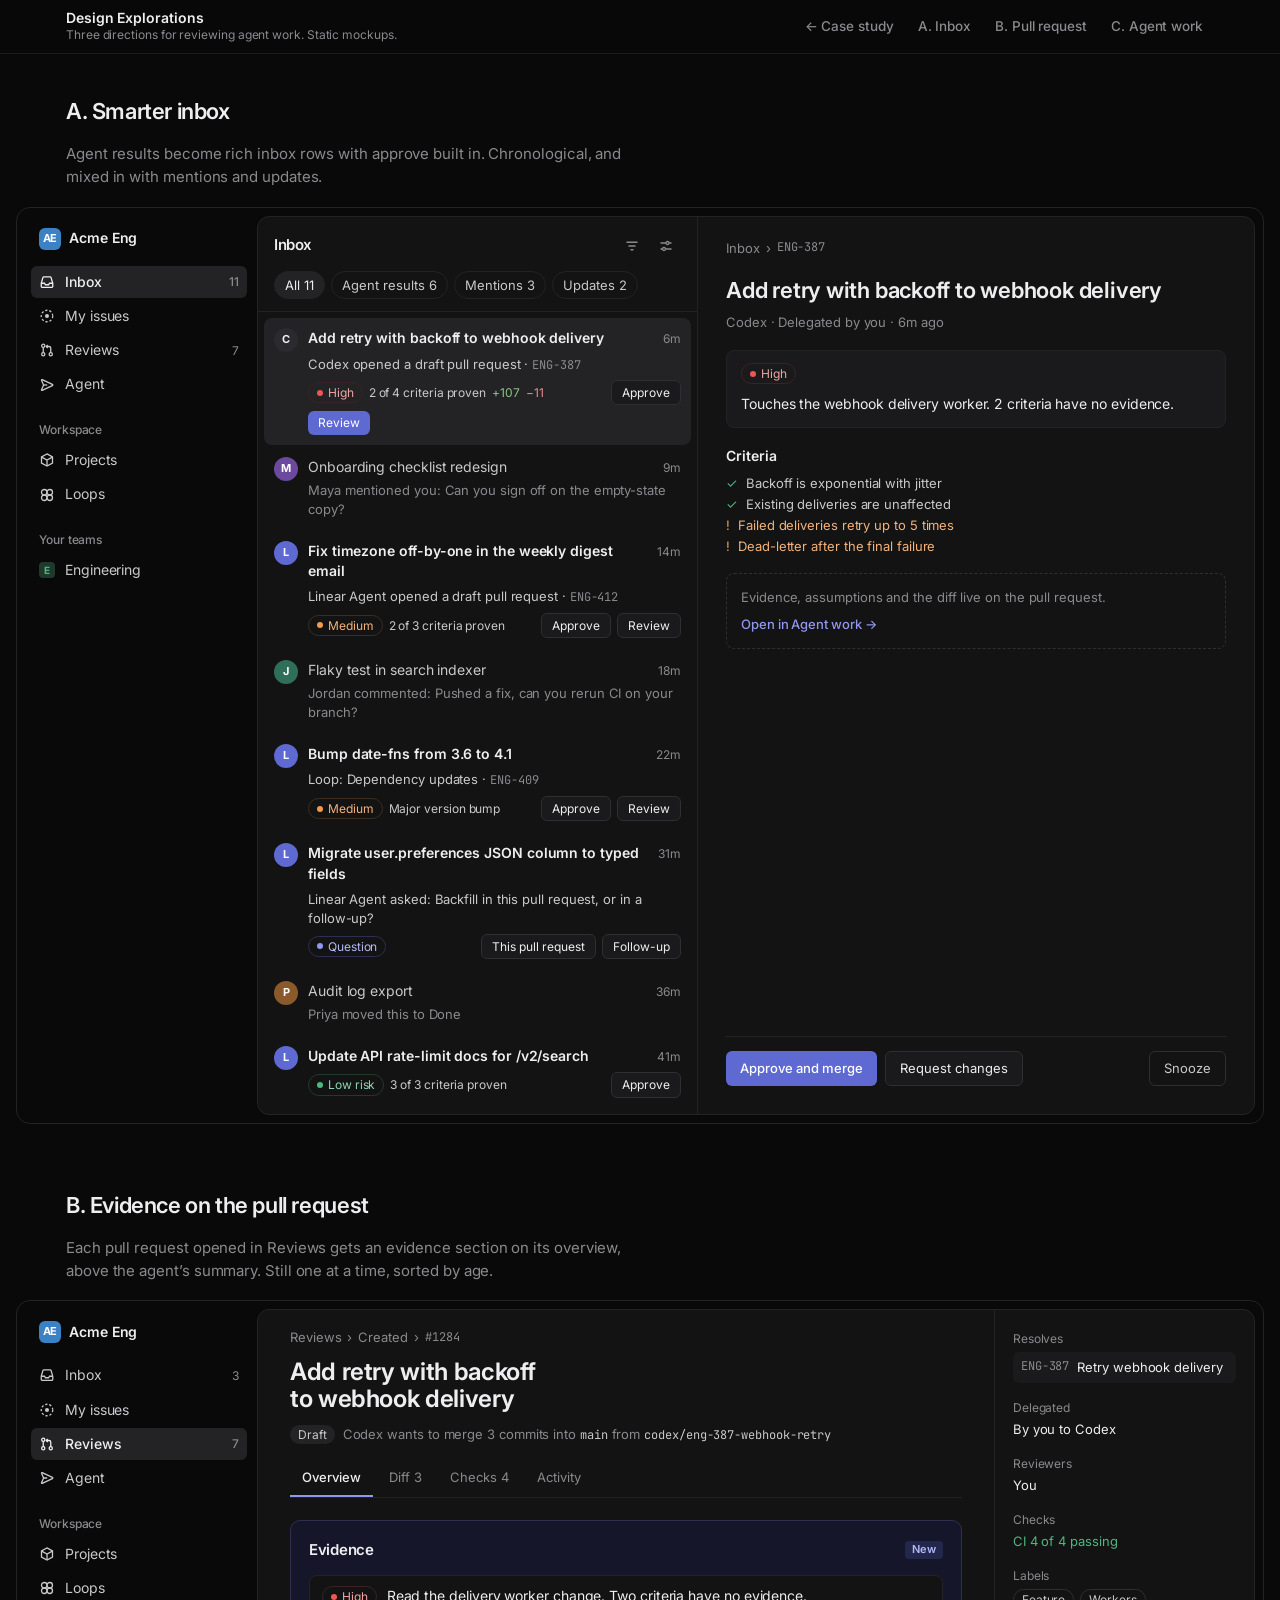
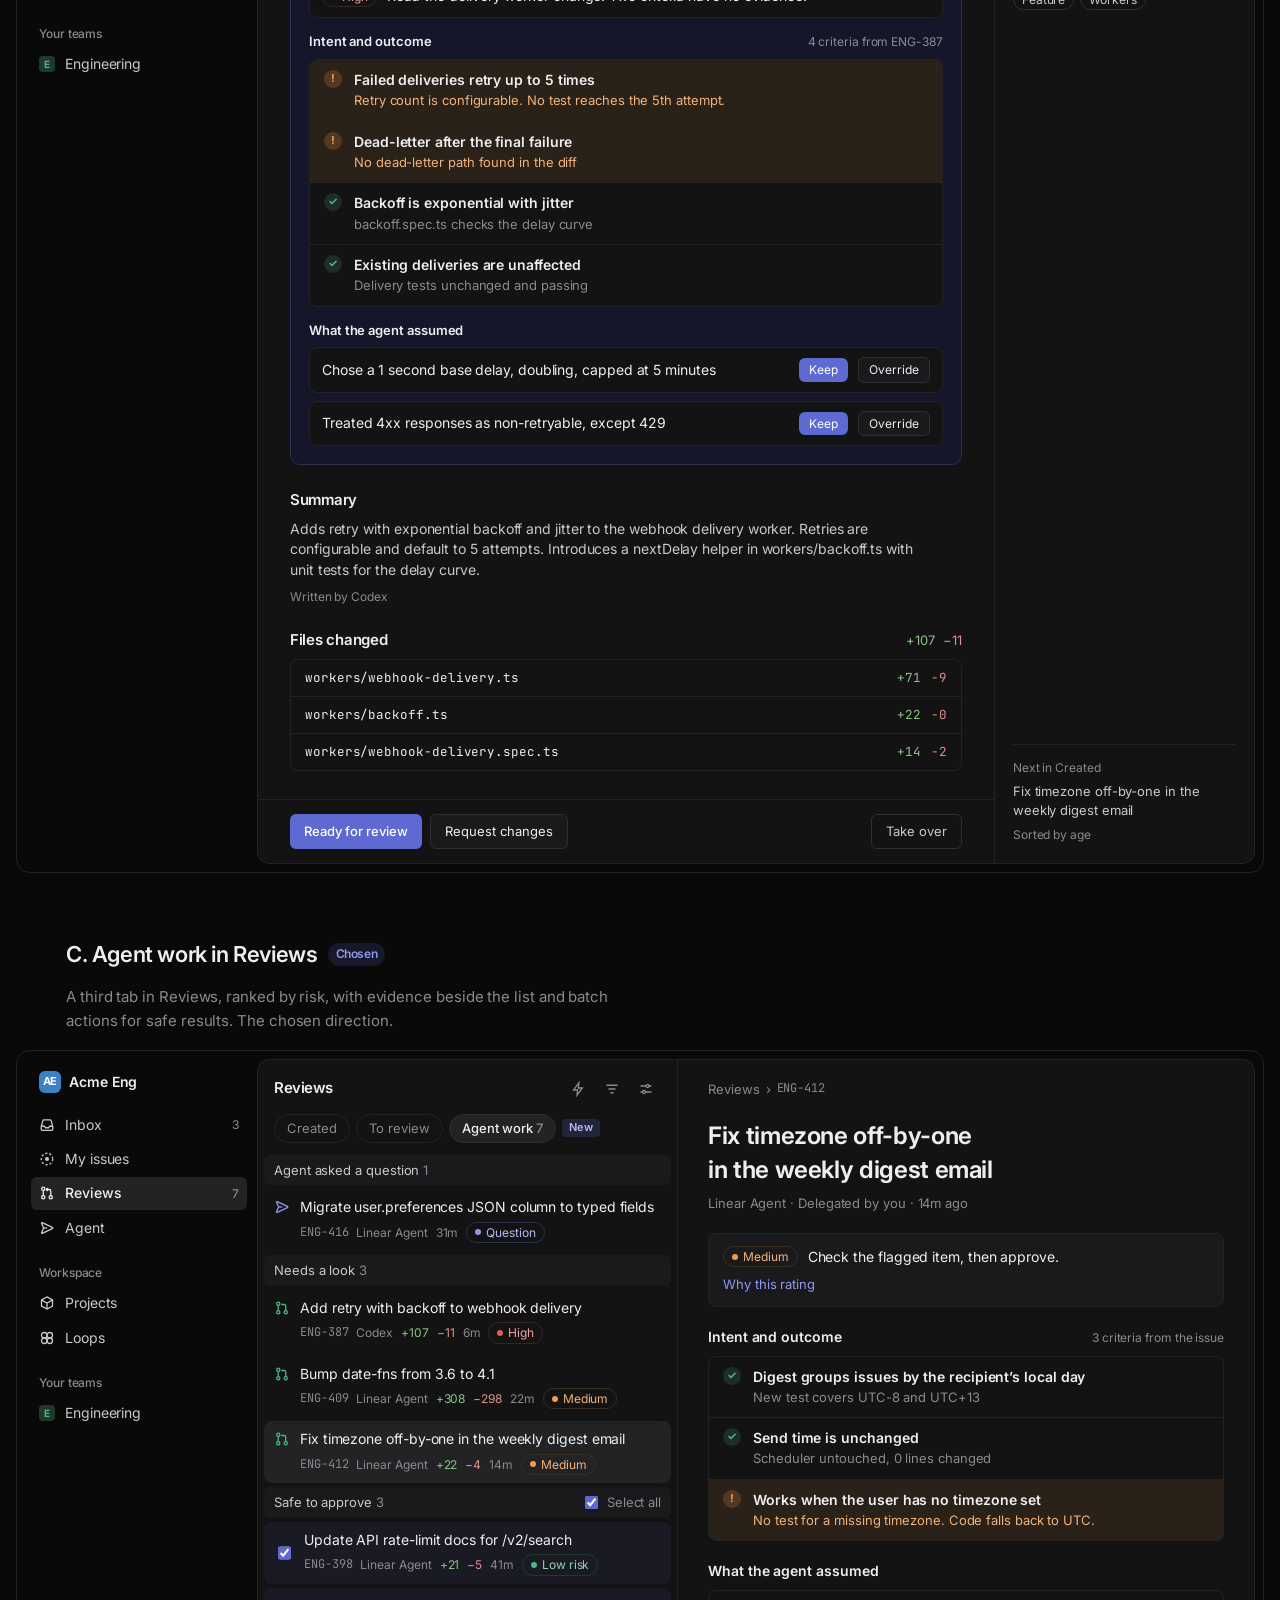
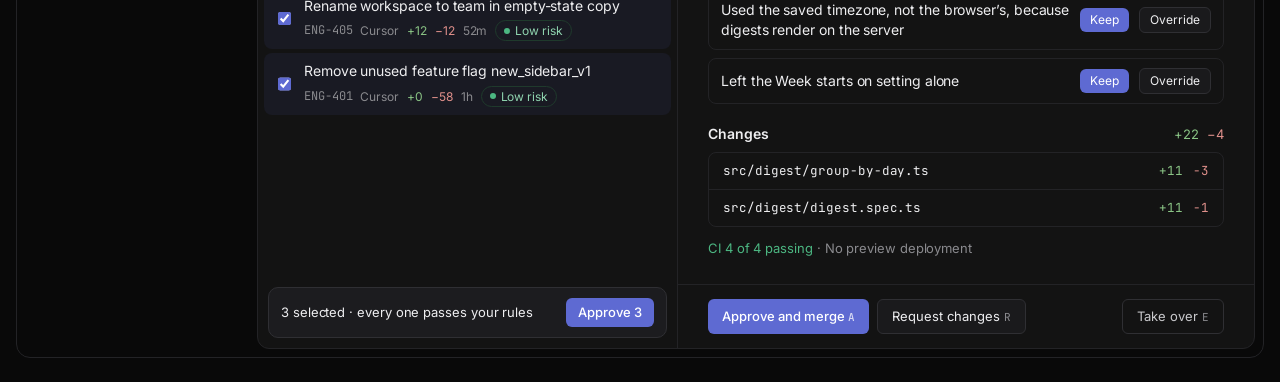
==== explorations.html @ a148ae95 "Add explorations page with mockups of the three directions Adds explorations.html with full-screen m" ====
<!doctype html>
<html lang="en">
<head>
<meta charset="utf-8">
<meta name="viewport" content="width=device-width,initial-scale=1,viewport-fit=cover">
<meta name="description" content="Three design explorations for reviewing agent work in Linear: a smarter inbox, evidence on the pull request, and Agent work in Reviews.">
<title>Design Explorations</title>
<link rel="preconnect" href="https://fonts.googleapis.com">
<link rel="preconnect" href="https://fonts.gstatic.com" crossorigin>
<link rel="stylesheet" href="https://fonts.googleapis.com/css2?family=Inter:wght@400;500;600;700&family=JetBrains+Mono:wght@400;500&display=swap">
<link rel="stylesheet" href="styles.css">
<style>
.xp{padding-block:40px 24px;scroll-margin-top:64px}
.xp-head{margin-bottom:18px}
.xp-head h2{display:flex;align-items:center;gap:10px;flex-wrap:wrap}
.xp-head p{color:var(--muted);max-width:66ch}
.xp-frame{max-width:1440px;margin:0 auto;padding-inline:max(16px,env(safe-area-inset-left,0px));}
.xp-frame>div{border-radius:14px;border:1px solid var(--line);overflow:hidden}
.xp-frame a{pointer-events:none}
</style>
</head>
<body>
<header class="top">
  <div class="wrap topin">
    <div class="brand"><div><b>Design Explorations</b><small>Three directions for reviewing agent work. Static mockups.</small></div></div>
    <nav class="tabs" aria-label="Explorations">
      <a href="index.html#explore">← Case study</a><a href="#a">A. Inbox</a><a href="#b">B. Pull request</a><a href="#c">C. Agent work</a>
    </nav>
  </div>
</header>
<main>

  <section class="xp" id="a" aria-labelledby="a-h">
    <div class="wrap xp-head"><h2 id="a-h">A. Smarter inbox</h2><p>Agent results become rich inbox rows with approve built in. Chronological, and mixed in with mentions and updates.</p></div>
    <div class="xp-frame" inert>
<div style="min-height: 900px; box-sizing: border-box; padding: 8px; display: flex; flex-wrap: wrap; background: #090909; color: #eeeef0; font-family: Inter, system-ui, sans-serif; font-size: 14px; line-height: 1.45">

  <nav aria-label="Workspace" style="flex: 0 1 232px; padding: 8px 10px 16px 6px; display: flex; flex-direction: column; gap: 2px; box-sizing: border-box">
    <div style="display: flex; align-items: center; gap: 8px; padding: 4px 8px 14px">
      <span style="width: 22px; height: 22px; border-radius: 6px; background: #3b82c4; color: #ffffff; font-size: 11px; font-weight: 700; display: grid; place-items: center">AE</span>
      <b style="font-weight: 600; flex-grow: 1">Acme Eng</b>
    </div>
    <a href="#" aria-current="page" style="display: flex; align-items: center; gap: 10px; padding: 6px 8px; border-radius: 6px; background: #232325; color: #eeeef0; text-decoration: none; font-weight: 500">
      <svg width="16" height="16" viewBox="0 0 16 16" fill="none" stroke="currentColor" stroke-width="1.3" aria-hidden="true"><path d="M2.25 9.25 3.9 3.6a1 1 0 0 1 .96-.72h6.28a1 1 0 0 1 .96.72l1.65 5.65v3a1.1 1.1 0 0 1-1.1 1.1H3.35a1.1 1.1 0 0 1-1.1-1.1z"></path><path d="M2.4 9.25h3.1l.9 1.5h3.2l.9-1.5h3.1"></path></svg>
      <span style="flex-grow: 1">Inbox</span><span style="color: #8a8a8e; font-size: 12px">11</span>
    </a>
    <a href="#" style="display: flex; align-items: center; gap: 10px; padding: 6px 8px; border-radius: 6px; color: #c9c9cc; text-decoration: none">
      <svg width="16" height="16" viewBox="0 0 16 16" fill="none" stroke="currentColor" stroke-width="1.3" aria-hidden="true"><circle cx="8" cy="8" r="5.75" stroke-dasharray="2.2 1.9"></circle><circle cx="8" cy="8" r="2" fill="currentColor" stroke="none"></circle></svg>
      <span>My issues</span>
    </a>
    <a href="#" style="display: flex; align-items: center; gap: 10px; padding: 6px 8px; border-radius: 6px; color: #c9c9cc; text-decoration: none">
      <svg width="16" height="16" viewBox="0 0 16 16" fill="none" stroke="currentColor" stroke-width="1.3" aria-hidden="true"><circle cx="4.25" cy="3.75" r="1.6"></circle><circle cx="4.25" cy="12.25" r="1.6"></circle><circle cx="11.75" cy="12.25" r="1.6"></circle><path d="M4.25 5.35v5.3M11.75 10.65V6.25a1.75 1.75 0 0 0-1.75-1.75H7.25"></path><path d="M8.75 3 7.25 4.5 8.75 6"></path></svg>
      <span style="flex-grow: 1">Reviews</span><span style="color: #8a8a8e; font-size: 12px">7</span>
    </a>
    <a href="#" style="display: flex; align-items: center; gap: 10px; padding: 6px 8px; border-radius: 6px; color: #c9c9cc; text-decoration: none">
      <svg width="16" height="16" viewBox="0 0 16 16" fill="none" stroke="currentColor" stroke-width="1.3" aria-hidden="true"><path d="M3.2 2.6 13.4 7.4a.66.66 0 0 1 0 1.2L3.2 13.4a.5.5 0 0 1-.68-.62L4.6 8 2.52 3.22a.5.5 0 0 1 .68-.62Z"></path><path d="M4.6 8h3.6"></path></svg>
      <span>Agent</span>
    </a>
    <p style="margin: 18px 0 4px; padding: 0 8px; color: #8a8a8e; font-size: 12px; font-weight: 500">Workspace</p>
    <a href="#" style="display: flex; align-items: center; gap: 10px; padding: 6px 8px; border-radius: 6px; color: #c9c9cc; text-decoration: none">
      <svg width="16" height="16" viewBox="0 0 16 16" fill="none" stroke="currentColor" stroke-width="1.3" aria-hidden="true"><path d="M8 1.9 13.5 5v6L8 14.1 2.5 11V5z"></path><path d="M2.6 5.1 8 8.1l5.4-3M8 8.1v5.9"></path></svg>
      <span>Projects</span>
    </a>
    <a href="#" style="display: flex; align-items: center; gap: 10px; padding: 6px 8px; border-radius: 6px; color: #c9c9cc; text-decoration: none">
      <svg width="16" height="16" viewBox="0 0 16 16" fill="none" stroke="currentColor" stroke-width="1.3" aria-hidden="true"><circle cx="5.25" cy="5.25" r="2.75"></circle><circle cx="10.75" cy="5.25" r="2.75"></circle><circle cx="5.25" cy="10.75" r="2.75"></circle><circle cx="10.75" cy="10.75" r="2.75"></circle></svg>
      <span>Loops</span>
    </a>
    <p style="margin: 18px 0 4px; padding: 0 8px; color: #8a8a8e; font-size: 12px; font-weight: 500">Your teams</p>
    <a href="#" style="display: flex; align-items: center; gap: 10px; padding: 6px 8px; border-radius: 6px; color: #c9c9cc; text-decoration: none">
      <span style="width: 16px; height: 16px; border-radius: 4px; background: #1f3a2c; color: #4cb782; font-size: 10px; font-weight: 700; display: grid; place-items: center">E</span>
      <span>Engineering</span>
    </a>
  </nav>

  <main style="flex: 999 1 560px; min-width: 0; min-height: 884px; display: flex; flex-wrap: wrap; background: #131313; border: 1px solid #232326; border-radius: 12px; overflow: hidden">

    <section aria-label="Inbox" style="flex: 1 1 440px; min-width: 0; border-right: 1px solid #232326; display: flex; flex-direction: column">
      <div style="display: flex; align-items: center; justify-content: space-between; gap: 12px; padding: 14px 16px 10px">
        <h1 style="margin: 0; font-size: 15px; font-weight: 600">Inbox</h1>
        <div style="display: flex; gap: 4px">
          <button type="button" aria-label="Filter" style="width: 30px; height: 30px; border-radius: 6px; border: 0; background: transparent; color: #8a8a8e; display: grid; place-items: center"><svg width="16" height="16" viewBox="0 0 16 16" fill="none" stroke="currentColor" stroke-width="1.3" aria-hidden="true"><path d="M2.5 4.25h11M4.5 8h7M6.5 11.75h3"></path></svg></button>
          <button type="button" aria-label="Display options" style="width: 30px; height: 30px; border-radius: 6px; border: 0; background: transparent; color: #8a8a8e; display: grid; place-items: center"><svg width="16" height="16" viewBox="0 0 16 16" fill="none" stroke="currentColor" stroke-width="1.3" aria-hidden="true"><path d="M2.5 5h5.5M11 5h2.5M2.5 11h2M7.5 11h6"></path><circle cx="9.5" cy="5" r="1.5"></circle><circle cx="6" cy="11" r="1.5"></circle></svg></button>
        </div>
      </div>
      <div style="display: flex; flex-wrap: wrap; gap: 6px; padding: 0 16px 12px; border-bottom: 1px solid #232326">
        <button type="button" style="padding: 4px 10px; border-radius: 999px; border: 1px solid #232326; background: #232325; color: #eeeef0; font-size: 13px">All 11</button>
        <button type="button" style="padding: 4px 10px; border-radius: 999px; border: 1px solid #232326; background: transparent; color: #c9c9cc; font-size: 13px">Agent results 6</button>
        <button type="button" style="padding: 4px 10px; border-radius: 999px; border: 1px solid #232326; background: transparent; color: #c9c9cc; font-size: 13px">Mentions 3</button>
        <button type="button" style="padding: 4px 10px; border-radius: 999px; border: 1px solid #232326; background: transparent; color: #c9c9cc; font-size: 13px">Updates 2</button>
      </div>

      <ul style="list-style: none; margin: 0; padding: 6px; display: flex; flex-direction: column; gap: 2px">
        <li style="display: flex; gap: 10px; padding: 10px; border-radius: 8px; background: #232325">
          <span style="flex: none; width: 24px; height: 24px; border-radius: 50%; background: #2b2b2f; color: #eeeef0; font-size: 11px; font-weight: 700; display: grid; place-items: center">C</span>
          <div style="flex-grow: 1; min-width: 0; display: flex; flex-direction: column; gap: 6px">
            <div style="display: flex; gap: 8px; align-items: baseline"><b style="flex-grow: 1; font-weight: 600">Add retry with backoff to webhook delivery</b><span style="color: #8a8a8e; font-size: 12px">6m</span></div>
            <p style="margin: 0; color: #c9c9cc; font-size: 13px">Codex opened a draft pull request · <span style="font-family: 'JetBrains Mono', monospace; font-size: 12px; color: #8a8a8e">ENG-387</span></p>
            <div style="display: flex; flex-wrap: wrap; align-items: center; gap: 6px">
              <span style="display: inline-flex; align-items: center; gap: 5px; padding: 1px 8px; border-radius: 999px; border: 1px solid #3a2323; color: #f1a3a3; font-size: 12px"><span style="width: 6px; height: 6px; border-radius: 50%; background: #eb5757"></span>High</span>
              <span style="font-size: 12px; color: #c9c9cc">2 of 4 criteria proven</span>
              <span style="font-size: 12px; color: #8ac485">+107</span><span style="font-size: 12px; color: #e0908b">−11</span>
              <span style="flex-grow: 1"></span>
              <button type="button" style="padding: 3px 10px; border-radius: 6px; border: 1px solid #2f2f33; background: #1a1a1c; color: #eeeef0; font-size: 12px">Approve</button>
              <button type="button" style="padding: 3px 10px; border-radius: 6px; border: 0; background: #5e6ad2; color: #ffffff; font-size: 12px">Review</button>
            </div>
          </div>
        </li>
        <li style="display: flex; gap: 10px; padding: 10px; border-radius: 8px">
          <span style="flex: none; width: 24px; height: 24px; border-radius: 50%; background: #6b4a9e; color: #ffffff; font-size: 11px; font-weight: 700; display: grid; place-items: center">M</span>
          <div style="flex-grow: 1; min-width: 0; display: flex; flex-direction: column; gap: 4px">
            <div style="display: flex; gap: 8px; align-items: baseline"><span style="flex-grow: 1; color: #c9c9cc">Onboarding checklist redesign</span><span style="color: #8a8a8e; font-size: 12px">9m</span></div>
            <p style="margin: 0; color: #8a8a8e; font-size: 13px">Maya mentioned you: Can you sign off on the empty-state copy?</p>
          </div>
        </li>
        <li style="display: flex; gap: 10px; padding: 10px; border-radius: 8px">
          <span style="flex: none; width: 24px; height: 24px; border-radius: 50%; background: #5e6ad2; color: #ffffff; font-size: 11px; font-weight: 700; display: grid; place-items: center">L</span>
          <div style="flex-grow: 1; min-width: 0; display: flex; flex-direction: column; gap: 6px">
            <div style="display: flex; gap: 8px; align-items: baseline"><b style="flex-grow: 1; font-weight: 600">Fix timezone off-by-one in the weekly digest email</b><span style="color: #8a8a8e; font-size: 12px">14m</span></div>
            <p style="margin: 0; color: #c9c9cc; font-size: 13px">Linear Agent opened a draft pull request · <span style="font-family: 'JetBrains Mono', monospace; font-size: 12px; color: #8a8a8e">ENG-412</span></p>
            <div style="display: flex; flex-wrap: wrap; align-items: center; gap: 6px">
              <span style="display: inline-flex; align-items: center; gap: 5px; padding: 1px 8px; border-radius: 999px; border: 1px solid #3a2e22; color: #f2b27a; font-size: 12px"><span style="width: 6px; height: 6px; border-radius: 50%; background: #f2994a"></span>Medium</span>
              <span style="font-size: 12px; color: #c9c9cc">2 of 3 criteria proven</span>
              <span style="flex-grow: 1"></span>
              <button type="button" style="padding: 3px 10px; border-radius: 6px; border: 1px solid #2f2f33; background: #1a1a1c; color: #eeeef0; font-size: 12px">Approve</button>
              <button type="button" style="padding: 3px 10px; border-radius: 6px; border: 1px solid #2f2f33; background: #1a1a1c; color: #eeeef0; font-size: 12px">Review</button>
            </div>
          </div>
        </li>
        <li style="display: flex; gap: 10px; padding: 10px; border-radius: 8px">
          <span style="flex: none; width: 24px; height: 24px; border-radius: 50%; background: #2f6f5a; color: #ffffff; font-size: 11px; font-weight: 700; display: grid; place-items: center">J</span>
          <div style="flex-grow: 1; min-width: 0; display: flex; flex-direction: column; gap: 4px">
            <div style="display: flex; gap: 8px; align-items: baseline"><span style="flex-grow: 1; color: #c9c9cc">Flaky test in search indexer</span><span style="color: #8a8a8e; font-size: 12px">18m</span></div>
            <p style="margin: 0; color: #8a8a8e; font-size: 13px">Jordan commented: Pushed a fix, can you rerun CI on your branch?</p>
          </div>
        </li>
        <li style="display: flex; gap: 10px; padding: 10px; border-radius: 8px">
          <span style="flex: none; width: 24px; height: 24px; border-radius: 50%; background: #5e6ad2; color: #ffffff; font-size: 11px; font-weight: 700; display: grid; place-items: center">L</span>
          <div style="flex-grow: 1; min-width: 0; display: flex; flex-direction: column; gap: 6px">
            <div style="display: flex; gap: 8px; align-items: baseline"><b style="flex-grow: 1; font-weight: 600">Bump date-fns from 3.6 to 4.1</b><span style="color: #8a8a8e; font-size: 12px">22m</span></div>
            <p style="margin: 0; color: #c9c9cc; font-size: 13px">Loop: Dependency updates · <span style="font-family: 'JetBrains Mono', monospace; font-size: 12px; color: #8a8a8e">ENG-409</span></p>
            <div style="display: flex; flex-wrap: wrap; align-items: center; gap: 6px">
              <span style="display: inline-flex; align-items: center; gap: 5px; padding: 1px 8px; border-radius: 999px; border: 1px solid #3a2e22; color: #f2b27a; font-size: 12px"><span style="width: 6px; height: 6px; border-radius: 50%; background: #f2994a"></span>Medium</span>
              <span style="font-size: 12px; color: #c9c9cc">Major version bump</span>
              <span style="flex-grow: 1"></span>
              <button type="button" style="padding: 3px 10px; border-radius: 6px; border: 1px solid #2f2f33; background: #1a1a1c; color: #eeeef0; font-size: 12px">Approve</button>
              <button type="button" style="padding: 3px 10px; border-radius: 6px; border: 1px solid #2f2f33; background: #1a1a1c; color: #eeeef0; font-size: 12px">Review</button>
            </div>
          </div>
        </li>
        <li style="display: flex; gap: 10px; padding: 10px; border-radius: 8px">
          <span style="flex: none; width: 24px; height: 24px; border-radius: 50%; background: #5e6ad2; color: #ffffff; font-size: 11px; font-weight: 700; display: grid; place-items: center">L</span>
          <div style="flex-grow: 1; min-width: 0; display: flex; flex-direction: column; gap: 6px">
            <div style="display: flex; gap: 8px; align-items: baseline"><b style="flex-grow: 1; font-weight: 600">Migrate user.preferences JSON column to typed fields</b><span style="color: #8a8a8e; font-size: 12px">31m</span></div>
            <p style="margin: 0; color: #c9c9cc; font-size: 13px">Linear Agent asked: Backfill in this pull request, or in a follow-up?</p>
            <div style="display: flex; flex-wrap: wrap; align-items: center; gap: 6px">
              <span style="display: inline-flex; align-items: center; gap: 5px; padding: 1px 8px; border-radius: 999px; border: 1px solid #2c2f4f; color: #b3b9f5; font-size: 12px"><span style="width: 6px; height: 6px; border-radius: 50%; background: #8f97ef"></span>Question</span>
              <span style="flex-grow: 1"></span>
              <button type="button" style="padding: 3px 10px; border-radius: 6px; border: 1px solid #2f2f33; background: #1a1a1c; color: #eeeef0; font-size: 12px">This pull request</button>
              <button type="button" style="padding: 3px 10px; border-radius: 6px; border: 1px solid #2f2f33; background: #1a1a1c; color: #eeeef0; font-size: 12px">Follow-up</button>
            </div>
          </div>
        </li>
        <li style="display: flex; gap: 10px; padding: 10px; border-radius: 8px">
          <span style="flex: none; width: 24px; height: 24px; border-radius: 50%; background: #8a5a2b; color: #ffffff; font-size: 11px; font-weight: 700; display: grid; place-items: center">P</span>
          <div style="flex-grow: 1; min-width: 0; display: flex; flex-direction: column; gap: 4px">
            <div style="display: flex; gap: 8px; align-items: baseline"><span style="flex-grow: 1; color: #c9c9cc">Audit log export</span><span style="color: #8a8a8e; font-size: 12px">36m</span></div>
            <p style="margin: 0; color: #8a8a8e; font-size: 13px">Priya moved this to Done</p>
          </div>
        </li>
        <li style="display: flex; gap: 10px; padding: 10px; border-radius: 8px">
          <span style="flex: none; width: 24px; height: 24px; border-radius: 50%; background: #5e6ad2; color: #ffffff; font-size: 11px; font-weight: 700; display: grid; place-items: center">L</span>
          <div style="flex-grow: 1; min-width: 0; display: flex; flex-direction: column; gap: 6px">
            <div style="display: flex; gap: 8px; align-items: baseline"><b style="flex-grow: 1; font-weight: 600">Update API rate-limit docs for /v2/search</b><span style="color: #8a8a8e; font-size: 12px">41m</span></div>
            <div style="display: flex; flex-wrap: wrap; align-items: center; gap: 6px">
              <span style="display: inline-flex; align-items: center; gap: 5px; padding: 1px 8px; border-radius: 999px; border: 1px solid #1f3a2c; color: #8fd4af; font-size: 12px"><span style="width: 6px; height: 6px; border-radius: 50%; background: #4cb782"></span>Low risk</span>
              <span style="font-size: 12px; color: #c9c9cc">3 of 3 criteria proven</span>
              <span style="flex-grow: 1"></span>
              <button type="button" style="padding: 3px 10px; border-radius: 6px; border: 1px solid #2f2f33; background: #1a1a1c; color: #eeeef0; font-size: 12px">Approve</button>
            </div>
          </div>
        </li>
      </ul>
    </section>

    <section aria-label="Selected notification" style="flex: 999 1 460px; min-width: 0; padding: 22px 28px 28px; display: flex; flex-direction: column; gap: 18px">
      <div style="display: flex; align-items: center; gap: 6px; color: #8a8a8e; font-size: 13px">
        <span>Inbox</span><span aria-hidden="true">›</span><span style="font-family: 'JetBrains Mono', monospace; font-size: 12px">ENG-387</span>
      </div>
      <div style="display: flex; flex-direction: column; gap: 6px">
        <h2 style="margin: 0; font-size: 22px; font-weight: 620; letter-spacing: -0.01em">Add retry with backoff to webhook delivery</h2>
        <p style="margin: 0; color: #8a8a8e; font-size: 13px">Codex · Delegated by you · 6m ago</p>
      </div>

      <div style="display: flex; flex-wrap: wrap; align-items: center; gap: 10px; padding: 12px 14px; border: 1px solid #232326; border-radius: 8px; background: #1a1a1c">
        <span style="display: inline-flex; align-items: center; gap: 5px; padding: 1px 8px; border-radius: 999px; border: 1px solid #3a2323; color: #f1a3a3; font-size: 12px"><span style="width: 6px; height: 6px; border-radius: 50%; background: #eb5757"></span>High</span>
        <span style="color: #eeeef0">Touches the webhook delivery worker. 2 criteria have no evidence.</span>
      </div>

      <div style="display: flex; flex-direction: column; gap: 8px">
        <h3 style="margin: 0; font-size: 14px; font-weight: 600">Criteria</h3>
        <ul style="list-style: none; margin: 0; padding: 0; display: flex; flex-direction: column; gap: 2px; font-size: 13px">
          <li style="display: flex; gap: 8px; align-items: center"><span style="color: #4cb782">✓</span><span style="color: #c9c9cc">Backoff is exponential with jitter</span></li>
          <li style="display: flex; gap: 8px; align-items: center"><span style="color: #4cb782">✓</span><span style="color: #c9c9cc">Existing deliveries are unaffected</span></li>
          <li style="display: flex; gap: 8px; align-items: center"><span style="color: #f2994a">!</span><span style="color: #f2b27a">Failed deliveries retry up to 5 times</span></li>
          <li style="display: flex; gap: 8px; align-items: center"><span style="color: #f2994a">!</span><span style="color: #f2b27a">Dead-letter after the final failure</span></li>
        </ul>
      </div>

      <div style="display: flex; flex-direction: column; gap: 8px; padding: 14px; border: 1px dashed #2f2f33; border-radius: 8px">
        <p style="margin: 0; color: #8a8a8e; font-size: 13px">Evidence, assumptions and the diff live on the pull request.</p>
        <a href="#" style="align-self: flex-start; color: #8f97ef; font-size: 13px; font-weight: 500; text-decoration: none">Open in Agent work →</a>
      </div>

      <div style="flex-grow: 1"></div>
      <div style="display: flex; flex-wrap: wrap; gap: 8px; padding-top: 14px; border-top: 1px solid #232326">
        <button type="button" style="padding: 7px 14px; border-radius: 6px; border: 0; background: #5e6ad2; color: #ffffff; font-size: 13px; font-weight: 500">Approve and merge</button>
        <button type="button" style="padding: 7px 14px; border-radius: 6px; border: 1px solid #2f2f33; background: #1a1a1c; color: #eeeef0; font-size: 13px">Request changes</button>
        <span style="flex-grow: 1"></span>
        <button type="button" style="padding: 7px 14px; border-radius: 6px; border: 1px solid #2f2f33; background: transparent; color: #c9c9cc; font-size: 13px">Snooze</button>
      </div>
    </section>
  </main>
</div>
    </div>
  </section>

  <section class="xp" id="b" aria-labelledby="b-h">
    <div class="wrap xp-head"><h2 id="b-h">B. Evidence on the pull request</h2><p>Each pull request opened in Reviews gets an evidence section on its overview, above the agent’s summary. Still one at a time, sorted by age.</p></div>
    <div class="xp-frame" inert>
<div style="min-height: 900px; box-sizing: border-box; padding: 8px; display: flex; flex-wrap: wrap; background: #090909; color: #eeeef0; font-family: Inter, system-ui, sans-serif; font-size: 14px; line-height: 1.45">

  <nav aria-label="Workspace" style="flex: 0 1 232px; padding: 8px 10px 16px 6px; display: flex; flex-direction: column; gap: 2px; box-sizing: border-box">
    <div style="display: flex; align-items: center; gap: 8px; padding: 4px 8px 14px">
      <span style="width: 22px; height: 22px; border-radius: 6px; background: #3b82c4; color: #ffffff; font-size: 11px; font-weight: 700; display: grid; place-items: center">AE</span>
      <b style="font-weight: 600; flex-grow: 1">Acme Eng</b>
    </div>
    <a href="#" style="display: flex; align-items: center; gap: 10px; padding: 6px 8px; border-radius: 6px; color: #c9c9cc; text-decoration: none">
      <svg width="16" height="16" viewBox="0 0 16 16" fill="none" stroke="currentColor" stroke-width="1.3" aria-hidden="true"><path d="M2.25 9.25 3.9 3.6a1 1 0 0 1 .96-.72h6.28a1 1 0 0 1 .96.72l1.65 5.65v3a1.1 1.1 0 0 1-1.1 1.1H3.35a1.1 1.1 0 0 1-1.1-1.1z"></path><path d="M2.4 9.25h3.1l.9 1.5h3.2l.9-1.5h3.1"></path></svg>
      <span style="flex-grow: 1">Inbox</span><span style="color: #8a8a8e; font-size: 12px">3</span>
    </a>
    <a href="#" style="display: flex; align-items: center; gap: 10px; padding: 6px 8px; border-radius: 6px; color: #c9c9cc; text-decoration: none">
      <svg width="16" height="16" viewBox="0 0 16 16" fill="none" stroke="currentColor" stroke-width="1.3" aria-hidden="true"><circle cx="8" cy="8" r="5.75" stroke-dasharray="2.2 1.9"></circle><circle cx="8" cy="8" r="2" fill="currentColor" stroke="none"></circle></svg>
      <span>My issues</span>
    </a>
    <a href="#" aria-current="page" style="display: flex; align-items: center; gap: 10px; padding: 6px 8px; border-radius: 6px; background: #232325; color: #eeeef0; text-decoration: none; font-weight: 500">
      <svg width="16" height="16" viewBox="0 0 16 16" fill="none" stroke="currentColor" stroke-width="1.3" aria-hidden="true"><circle cx="4.25" cy="3.75" r="1.6"></circle><circle cx="4.25" cy="12.25" r="1.6"></circle><circle cx="11.75" cy="12.25" r="1.6"></circle><path d="M4.25 5.35v5.3M11.75 10.65V6.25a1.75 1.75 0 0 0-1.75-1.75H7.25"></path><path d="M8.75 3 7.25 4.5 8.75 6"></path></svg>
      <span style="flex-grow: 1">Reviews</span><span style="color: #8a8a8e; font-size: 12px">7</span>
    </a>
    <a href="#" style="display: flex; align-items: center; gap: 10px; padding: 6px 8px; border-radius: 6px; color: #c9c9cc; text-decoration: none">
      <svg width="16" height="16" viewBox="0 0 16 16" fill="none" stroke="currentColor" stroke-width="1.3" aria-hidden="true"><path d="M3.2 2.6 13.4 7.4a.66.66 0 0 1 0 1.2L3.2 13.4a.5.5 0 0 1-.68-.62L4.6 8 2.52 3.22a.5.5 0 0 1 .68-.62Z"></path><path d="M4.6 8h3.6"></path></svg>
      <span>Agent</span>
    </a>
    <p style="margin: 18px 0 4px; padding: 0 8px; color: #8a8a8e; font-size: 12px; font-weight: 500">Workspace</p>
    <a href="#" style="display: flex; align-items: center; gap: 10px; padding: 6px 8px; border-radius: 6px; color: #c9c9cc; text-decoration: none">
      <svg width="16" height="16" viewBox="0 0 16 16" fill="none" stroke="currentColor" stroke-width="1.3" aria-hidden="true"><path d="M8 1.9 13.5 5v6L8 14.1 2.5 11V5z"></path><path d="M2.6 5.1 8 8.1l5.4-3M8 8.1v5.9"></path></svg>
      <span>Projects</span>
    </a>
    <a href="#" style="display: flex; align-items: center; gap: 10px; padding: 6px 8px; border-radius: 6px; color: #c9c9cc; text-decoration: none">
      <svg width="16" height="16" viewBox="0 0 16 16" fill="none" stroke="currentColor" stroke-width="1.3" aria-hidden="true"><circle cx="5.25" cy="5.25" r="2.75"></circle><circle cx="10.75" cy="5.25" r="2.75"></circle><circle cx="5.25" cy="10.75" r="2.75"></circle><circle cx="10.75" cy="10.75" r="2.75"></circle></svg>
      <span>Loops</span>
    </a>
    <p style="margin: 18px 0 4px; padding: 0 8px; color: #8a8a8e; font-size: 12px; font-weight: 500">Your teams</p>
    <a href="#" style="display: flex; align-items: center; gap: 10px; padding: 6px 8px; border-radius: 6px; color: #c9c9cc; text-decoration: none">
      <span style="width: 16px; height: 16px; border-radius: 4px; background: #1f3a2c; color: #4cb782; font-size: 10px; font-weight: 700; display: grid; place-items: center">E</span>
      <span>Engineering</span>
    </a>
  </nav>

  <main style="flex: 999 1 560px; min-width: 0; min-height: 884px; display: flex; flex-wrap: wrap; background: #131313; border: 1px solid #232326; border-radius: 12px; overflow: hidden">

    <article style="flex: 999 1 560px; min-width: 0; display: flex; flex-direction: column">
      <div style="padding: 18px 32px 0; display: flex; flex-direction: column; gap: 12px">
        <div style="display: flex; align-items: center; gap: 6px; color: #8a8a8e; font-size: 13px">
          <span>Reviews</span><span aria-hidden="true">›</span><span>Created</span><span aria-hidden="true">›</span><span style="font-family: 'JetBrains Mono', monospace; font-size: 12px">#1284</span>
        </div>
        <h1 style="margin: 0; font-size: 24px; font-weight: 640; letter-spacing: -0.015em">Add retry with backoff to webhook delivery</h1>
        <div style="display: flex; flex-wrap: wrap; align-items: center; gap: 8px; color: #8a8a8e; font-size: 13px">
          <span style="padding: 1px 8px; border-radius: 999px; background: #232325; color: #c9c9cc; font-size: 12px">Draft</span>
          <span>Codex wants to merge 3 commits into <span style="font-family: 'JetBrains Mono', monospace; font-size: 12px; color: #c9c9cc">main</span> from <span style="font-family: 'JetBrains Mono', monospace; font-size: 12px; color: #c9c9cc">codex/eng-387-webhook-retry</span></span>
        </div>
        <div role="tablist" aria-label="Pull request" style="display: flex; gap: 4px; border-bottom: 1px solid #232326; margin-top: 4px">
          <button type="button" role="tab" aria-selected="true" style="padding: 8px 12px; border: 0; border-bottom: 2px solid #8f97ef; background: transparent; color: #eeeef0; font-size: 13px; font-weight: 500">Overview</button>
          <button type="button" role="tab" aria-selected="false" style="padding: 8px 12px; border: 0; border-bottom: 2px solid transparent; background: transparent; color: #8a8a8e; font-size: 13px">Diff <span style="color: #8a8a8e">3</span></button>
          <button type="button" role="tab" aria-selected="false" style="padding: 8px 12px; border: 0; border-bottom: 2px solid transparent; background: transparent; color: #8a8a8e; font-size: 13px">Checks <span style="color: #8a8a8e">4</span></button>
          <button type="button" role="tab" aria-selected="false" style="padding: 8px 12px; border: 0; border-bottom: 2px solid transparent; background: transparent; color: #8a8a8e; font-size: 13px">Activity</button>
        </div>
      </div>

      <div style="padding: 22px 32px 28px; display: flex; flex-direction: column; gap: 24px; flex-grow: 1">

        <section aria-labelledby="ev-h" style="display: flex; flex-direction: column; gap: 14px; padding: 18px; border: 1px solid #2c2f4f; border-radius: 10px; background: #15162a">
          <div style="display: flex; align-items: center; gap: 8px">
            <h2 id="ev-h" style="margin: 0; font-size: 15px; font-weight: 600; flex-grow: 1">Evidence</h2>
            <span style="padding: 1px 7px; border-radius: 4px; background: rgba(94,106,210,.2); color: #b3b9f5; font-size: 11px; font-weight: 600">New</span>
          </div>

          <div style="display: flex; flex-wrap: wrap; align-items: center; gap: 10px; padding: 10px 12px; border-radius: 8px; background: #131313; border: 1px solid #232326">
            <span style="display: inline-flex; align-items: center; gap: 5px; padding: 1px 8px; border-radius: 999px; border: 1px solid #3a2323; color: #f1a3a3; font-size: 12px"><span style="width: 6px; height: 6px; border-radius: 50%; background: #eb5757"></span>High</span>
            <span>Read the delivery worker change. Two criteria have no evidence.</span>
          </div>

          <div style="display: flex; flex-direction: column; gap: 8px">
            <div style="display: flex; align-items: baseline; gap: 8px"><h3 style="margin: 0; font-size: 13px; font-weight: 600; flex-grow: 1">Intent and outcome</h3><span style="color: #8a8a8e; font-size: 12px">4 criteria from ENG-387</span></div>
            <ul style="list-style: none; margin: 0; padding: 0; border: 1px solid #232326; border-radius: 8px; overflow: hidden; background: #131313">
              <li style="display: flex; gap: 12px; padding: 10px 14px; border-bottom: 1px solid #232326; background: rgba(242,153,74,.10)">
                <span style="flex: none; width: 18px; height: 18px; border-radius: 50%; background: rgba(242,153,74,.2); color: #f2994a; font-size: 11px; font-weight: 700; display: grid; place-items: center">!</span>
                <div><b style="font-weight: 600; display: block">Failed deliveries retry up to 5 times</b><span style="color: #f2b27a; font-size: 13px">Retry count is configurable. No test reaches the 5th attempt.</span></div>
              </li>
              <li style="display: flex; gap: 12px; padding: 10px 14px; border-bottom: 1px solid #232326; background: rgba(242,153,74,.10)">
                <span style="flex: none; width: 18px; height: 18px; border-radius: 50%; background: rgba(242,153,74,.2); color: #f2994a; font-size: 11px; font-weight: 700; display: grid; place-items: center">!</span>
                <div><b style="font-weight: 600; display: block">Dead-letter after the final failure</b><span style="color: #f2b27a; font-size: 13px">No dead-letter path found in the diff</span></div>
              </li>
              <li style="display: flex; gap: 12px; padding: 10px 14px; border-bottom: 1px solid #232326">
                <span style="flex: none; width: 18px; height: 18px; border-radius: 50%; background: rgba(76,183,130,.16); color: #4cb782; font-size: 11px; font-weight: 700; display: grid; place-items: center">✓</span>
                <div><b style="font-weight: 600; display: block">Backoff is exponential with jitter</b><span style="color: #8a8a8e; font-size: 13px">backoff.spec.ts checks the delay curve</span></div>
              </li>
              <li style="display: flex; gap: 12px; padding: 10px 14px">
                <span style="flex: none; width: 18px; height: 18px; border-radius: 50%; background: rgba(76,183,130,.16); color: #4cb782; font-size: 11px; font-weight: 700; display: grid; place-items: center">✓</span>
                <div><b style="font-weight: 600; display: block">Existing deliveries are unaffected</b><span style="color: #8a8a8e; font-size: 13px">Delivery tests unchanged and passing</span></div>
              </li>
            </ul>
          </div>

          <div style="display: flex; flex-direction: column; gap: 8px">
            <h3 style="margin: 0; font-size: 13px; font-weight: 600">What the agent assumed</h3>
            <div style="display: flex; flex-wrap: wrap; align-items: center; gap: 10px; padding: 9px 12px; border: 1px solid #232326; border-radius: 8px; background: #131313">
              <span style="flex: 1 1 260px">Chose a 1 second base delay, doubling, capped at 5 minutes</span>
              <button type="button" style="padding: 3px 10px; border-radius: 6px; border: 0; background: #5e6ad2; color: #ffffff; font-size: 12px">Keep</button>
              <button type="button" style="padding: 3px 10px; border-radius: 6px; border: 1px solid #2f2f33; background: #1a1a1c; color: #eeeef0; font-size: 12px">Override</button>
            </div>
            <div style="display: flex; flex-wrap: wrap; align-items: center; gap: 10px; padding: 9px 12px; border: 1px solid #232326; border-radius: 8px; background: #131313">
              <span style="flex: 1 1 260px">Treated 4xx responses as non-retryable, except 429</span>
              <button type="button" style="padding: 3px 10px; border-radius: 6px; border: 0; background: #5e6ad2; color: #ffffff; font-size: 12px">Keep</button>
              <button type="button" style="padding: 3px 10px; border-radius: 6px; border: 1px solid #2f2f33; background: #1a1a1c; color: #eeeef0; font-size: 12px">Override</button>
            </div>
          </div>
        </section>

        <section aria-labelledby="sum-h" style="display: flex; flex-direction: column; gap: 8px">
          <h2 id="sum-h" style="margin: 0; font-size: 15px; font-weight: 600">Summary</h2>
          <p style="margin: 0; color: #c9c9cc; max-width: 70ch">Adds retry with exponential backoff and jitter to the webhook delivery worker. Retries are configurable and default to 5 attempts. Introduces a nextDelay helper in workers/backoff.ts with unit tests for the delay curve.</p>
          <p style="margin: 0; color: #8a8a8e; font-size: 12px">Written by Codex</p>
        </section>

        <section aria-labelledby="files-h" style="display: flex; flex-direction: column; gap: 8px">
          <div style="display: flex; align-items: baseline; gap: 8px"><h2 id="files-h" style="margin: 0; font-size: 15px; font-weight: 600; flex-grow: 1">Files changed</h2><span style="color: #8ac485; font-size: 13px">+107</span><span style="color: #e0908b; font-size: 13px">−11</span></div>
          <ul style="list-style: none; margin: 0; padding: 0; border: 1px solid #232326; border-radius: 8px; overflow: hidden; font-family: 'JetBrains Mono', monospace; font-size: 12.5px">
            <li style="display: flex; gap: 10px; padding: 9px 14px; border-bottom: 1px solid #232326"><span style="flex-grow: 1">workers/webhook-delivery.ts</span><span style="color: #8ac485">+71</span><span style="color: #e0908b">−9</span></li>
            <li style="display: flex; gap: 10px; padding: 9px 14px; border-bottom: 1px solid #232326"><span style="flex-grow: 1">workers/backoff.ts</span><span style="color: #8ac485">+22</span><span style="color: #e0908b">−0</span></li>
            <li style="display: flex; gap: 10px; padding: 9px 14px"><span style="flex-grow: 1">workers/webhook-delivery.spec.ts</span><span style="color: #8ac485">+14</span><span style="color: #e0908b">−2</span></li>
          </ul>
        </section>
      </div>

      <div style="display: flex; flex-wrap: wrap; gap: 8px; padding: 14px 32px; border-top: 1px solid #232326">
        <button type="button" style="padding: 7px 14px; border-radius: 6px; border: 0; background: #5e6ad2; color: #ffffff; font-size: 13px; font-weight: 500">Ready for review</button>
        <button type="button" style="padding: 7px 14px; border-radius: 6px; border: 1px solid #2f2f33; background: #1a1a1c; color: #eeeef0; font-size: 13px">Request changes</button>
        <span style="flex-grow: 1"></span>
        <button type="button" style="padding: 7px 14px; border-radius: 6px; border: 1px solid #2f2f33; background: transparent; color: #c9c9cc; font-size: 13px">Take over</button>
      </div>
    </article>

    <aside aria-label="Details" style="flex: 1 1 260px; min-width: 0; border-left: 1px solid #232326; padding: 20px 18px; display: flex; flex-direction: column; gap: 16px; font-size: 13px">
      <div style="display: flex; flex-direction: column; gap: 4px">
        <span style="color: #8a8a8e; font-size: 12px">Resolves</span>
        <a href="#" style="display: flex; align-items: center; gap: 8px; padding: 6px 8px; border-radius: 6px; background: #1a1a1c; color: #eeeef0; text-decoration: none">
          <span style="font-family: 'JetBrains Mono', monospace; font-size: 12px; color: #8a8a8e">ENG-387</span><span style="overflow: hidden; text-overflow: ellipsis; white-space: nowrap">Retry webhook delivery</span>
        </a>
      </div>
      <div style="display: flex; flex-direction: column; gap: 4px">
        <span style="color: #8a8a8e; font-size: 12px">Delegated</span>
        <span>By you to Codex</span>
      </div>
      <div style="display: flex; flex-direction: column; gap: 4px">
        <span style="color: #8a8a8e; font-size: 12px">Reviewers</span>
        <span>You</span>
      </div>
      <div style="display: flex; flex-direction: column; gap: 4px">
        <span style="color: #8a8a8e; font-size: 12px">Checks</span>
        <span style="color: #4cb782">CI 4 of 4 passing</span>
      </div>
      <div style="display: flex; flex-direction: column; gap: 4px">
        <span style="color: #8a8a8e; font-size: 12px">Labels</span>
        <div style="display: flex; flex-wrap: wrap; gap: 6px"><span style="padding: 1px 8px; border-radius: 999px; border: 1px solid #2f2f33; color: #c9c9cc; font-size: 12px">Feature</span><span style="padding: 1px 8px; border-radius: 999px; border: 1px solid #2f2f33; color: #c9c9cc; font-size: 12px">Workers</span></div>
      </div>
      <div style="flex-grow: 1"></div>
      <div style="display: flex; flex-direction: column; gap: 6px; padding-top: 14px; border-top: 1px solid #232326">
        <span style="color: #8a8a8e; font-size: 12px">Next in Created</span>
        <a href="#" style="color: #c9c9cc; text-decoration: none">Fix timezone off-by-one in the weekly digest email</a>
        <span style="color: #8a8a8e; font-size: 12px">Sorted by age</span>
      </div>
    </aside>
  </main>
</div>
    </div>
  </section>

  <section class="xp" id="c" aria-labelledby="c-h">
    <div class="wrap xp-head"><h2 id="c-h">C. Agent work in Reviews <span class="chip win">Chosen</span></h2><p>A third tab in Reviews, ranked by risk, with evidence beside the list and batch actions for safe results. The chosen direction.</p></div>
    <div class="xp-frame" inert>
<div style="min-height: 900px; box-sizing: border-box; padding: 8px; display: flex; flex-wrap: wrap; background: #090909; color: #eeeef0; font-family: Inter, system-ui, sans-serif; font-size: 14px; line-height: 1.45">

  <nav aria-label="Workspace" style="flex: 0 1 232px; padding: 8px 10px 16px 6px; display: flex; flex-direction: column; gap: 2px; box-sizing: border-box">
    <div style="display: flex; align-items: center; gap: 8px; padding: 4px 8px 14px">
      <span style="width: 22px; height: 22px; border-radius: 6px; background: #3b82c4; color: #ffffff; font-size: 11px; font-weight: 700; display: grid; place-items: center">AE</span>
      <b style="font-weight: 600; flex-grow: 1">Acme Eng</b>
    </div>
    <a href="#" style="display: flex; align-items: center; gap: 10px; padding: 6px 8px; border-radius: 6px; color: #c9c9cc; text-decoration: none">
      <svg width="16" height="16" viewBox="0 0 16 16" fill="none" stroke="currentColor" stroke-width="1.3" aria-hidden="true"><path d="M2.25 9.25 3.9 3.6a1 1 0 0 1 .96-.72h6.28a1 1 0 0 1 .96.72l1.65 5.65v3a1.1 1.1 0 0 1-1.1 1.1H3.35a1.1 1.1 0 0 1-1.1-1.1z"></path><path d="M2.4 9.25h3.1l.9 1.5h3.2l.9-1.5h3.1"></path></svg>
      <span style="flex-grow: 1">Inbox</span><span style="color: #8a8a8e; font-size: 12px">3</span>
    </a>
    <a href="#" style="display: flex; align-items: center; gap: 10px; padding: 6px 8px; border-radius: 6px; color: #c9c9cc; text-decoration: none">
      <svg width="16" height="16" viewBox="0 0 16 16" fill="none" stroke="currentColor" stroke-width="1.3" aria-hidden="true"><circle cx="8" cy="8" r="5.75" stroke-dasharray="2.2 1.9"></circle><circle cx="8" cy="8" r="2" fill="currentColor" stroke="none"></circle></svg>
      <span>My issues</span>
    </a>
    <a href="#" aria-current="page" style="display: flex; align-items: center; gap: 10px; padding: 6px 8px; border-radius: 6px; background: #232325; color: #eeeef0; text-decoration: none; font-weight: 500">
      <svg width="16" height="16" viewBox="0 0 16 16" fill="none" stroke="currentColor" stroke-width="1.3" aria-hidden="true"><circle cx="4.25" cy="3.75" r="1.6"></circle><circle cx="4.25" cy="12.25" r="1.6"></circle><circle cx="11.75" cy="12.25" r="1.6"></circle><path d="M4.25 5.35v5.3M11.75 10.65V6.25a1.75 1.75 0 0 0-1.75-1.75H7.25"></path><path d="M8.75 3 7.25 4.5 8.75 6"></path></svg>
      <span style="flex-grow: 1">Reviews</span><span style="color: #8a8a8e; font-size: 12px">7</span>
    </a>
    <a href="#" style="display: flex; align-items: center; gap: 10px; padding: 6px 8px; border-radius: 6px; color: #c9c9cc; text-decoration: none">
      <svg width="16" height="16" viewBox="0 0 16 16" fill="none" stroke="currentColor" stroke-width="1.3" aria-hidden="true"><path d="M3.2 2.6 13.4 7.4a.66.66 0 0 1 0 1.2L3.2 13.4a.5.5 0 0 1-.68-.62L4.6 8 2.52 3.22a.5.5 0 0 1 .68-.62Z"></path><path d="M4.6 8h3.6"></path></svg>
      <span>Agent</span>
    </a>
    <p style="margin: 18px 0 4px; padding: 0 8px; color: #8a8a8e; font-size: 12px; font-weight: 500">Workspace</p>
    <a href="#" style="display: flex; align-items: center; gap: 10px; padding: 6px 8px; border-radius: 6px; color: #c9c9cc; text-decoration: none">
      <svg width="16" height="16" viewBox="0 0 16 16" fill="none" stroke="currentColor" stroke-width="1.3" aria-hidden="true"><path d="M8 1.9 13.5 5v6L8 14.1 2.5 11V5z"></path><path d="M2.6 5.1 8 8.1l5.4-3M8 8.1v5.9"></path></svg>
      <span>Projects</span>
    </a>
    <a href="#" style="display: flex; align-items: center; gap: 10px; padding: 6px 8px; border-radius: 6px; color: #c9c9cc; text-decoration: none">
      <svg width="16" height="16" viewBox="0 0 16 16" fill="none" stroke="currentColor" stroke-width="1.3" aria-hidden="true"><circle cx="5.25" cy="5.25" r="2.75"></circle><circle cx="10.75" cy="5.25" r="2.75"></circle><circle cx="5.25" cy="10.75" r="2.75"></circle><circle cx="10.75" cy="10.75" r="2.75"></circle></svg>
      <span>Loops</span>
    </a>
    <p style="margin: 18px 0 4px; padding: 0 8px; color: #8a8a8e; font-size: 12px; font-weight: 500">Your teams</p>
    <a href="#" style="display: flex; align-items: center; gap: 10px; padding: 6px 8px; border-radius: 6px; color: #c9c9cc; text-decoration: none">
      <span style="width: 16px; height: 16px; border-radius: 4px; background: #1f3a2c; color: #4cb782; font-size: 10px; font-weight: 700; display: grid; place-items: center">E</span>
      <span>Engineering</span>
    </a>
  </nav>

  <main style="flex: 999 1 560px; min-width: 0; min-height: 884px; display: flex; flex-wrap: wrap; background: #131313; border: 1px solid #232326; border-radius: 12px; overflow: hidden">

    <section aria-label="Agent work queue" style="flex: 1 1 420px; min-width: 0; border-right: 1px solid #232326; display: flex; flex-direction: column">
      <div style="display: flex; align-items: center; justify-content: space-between; padding: 14px 16px 10px">
        <h1 style="margin: 0; font-size: 15px; font-weight: 600">Reviews</h1>
        <div style="display: flex; gap: 4px">
          <button type="button" aria-label="Review rules" style="width: 30px; height: 30px; border-radius: 6px; border: 0; background: transparent; color: #8a8a8e; display: grid; place-items: center"><svg width="16" height="16" viewBox="0 0 16 16" fill="none" stroke="currentColor" stroke-width="1.3" aria-hidden="true"><path d="M8.9 1.75 3.6 9h4l-.6 5.25L12.4 7h-4z"></path></svg></button>
          <button type="button" aria-label="Filter" style="width: 30px; height: 30px; border-radius: 6px; border: 0; background: transparent; color: #8a8a8e; display: grid; place-items: center"><svg width="16" height="16" viewBox="0 0 16 16" fill="none" stroke="currentColor" stroke-width="1.3" aria-hidden="true"><path d="M2.5 4.25h11M4.5 8h7M6.5 11.75h3"></path></svg></button>
          <button type="button" aria-label="Display options" style="width: 30px; height: 30px; border-radius: 6px; border: 0; background: transparent; color: #8a8a8e; display: grid; place-items: center"><svg width="16" height="16" viewBox="0 0 16 16" fill="none" stroke="currentColor" stroke-width="1.3" aria-hidden="true"><path d="M2.5 5h5.5M11 5h2.5M2.5 11h2M7.5 11h6"></path><circle cx="9.5" cy="5" r="1.5"></circle><circle cx="6" cy="11" r="1.5"></circle></svg></button>
        </div>
      </div>
      <div role="tablist" aria-label="Reviews" style="display: flex; flex-wrap: wrap; align-items: center; gap: 6px; padding: 0 16px 12px">
        <button type="button" role="tab" aria-selected="false" style="padding: 4px 12px; border-radius: 999px; border: 1px solid #232326; background: transparent; color: #8a8a8e; font-size: 13px">Created</button>
        <button type="button" role="tab" aria-selected="false" style="padding: 4px 12px; border-radius: 999px; border: 1px solid #232326; background: transparent; color: #8a8a8e; font-size: 13px">To review</button>
        <button type="button" role="tab" aria-selected="true" style="padding: 4px 12px; border-radius: 999px; border: 1px solid #2f2f33; background: #232325; color: #eeeef0; font-size: 13px; font-weight: 500">Agent work <span style="color: #8a8a8e">7</span></button>
        <span style="padding: 1px 7px; border-radius: 4px; background: rgba(94,106,210,.2); color: #b3b9f5; font-size: 11px; font-weight: 600">New</span>
      </div>

      <div style="padding: 0 6px 6px; display: flex; flex-direction: column; gap: 4px; flex-grow: 1">
        <div style="padding: 6px 10px; border-radius: 6px; background: #1a1a1c; color: #c9c9cc; font-size: 13px">Agent asked a question <span style="color: #8a8a8e">1</span></div>
        <div style="display: flex; gap: 10px; padding: 8px 10px; border-radius: 8px">
          <span style="color: #8f97ef; padding-top: 2px"><svg width="16" height="16" viewBox="0 0 16 16" fill="none" stroke="currentColor" stroke-width="1.3" aria-hidden="true"><path d="M3.2 2.6 13.4 7.4a.66.66 0 0 1 0 1.2L3.2 13.4a.5.5 0 0 1-.68-.62L4.6 8 2.52 3.22a.5.5 0 0 1 .68-.62Z"></path><path d="M4.6 8h3.6"></path></svg></span>
          <div style="min-width: 0; display: flex; flex-direction: column; gap: 4px"><span>Migrate user.preferences JSON column to typed fields</span>
            <span style="display: flex; flex-wrap: wrap; align-items: center; gap: 8px; font-size: 12px; color: #8a8a8e"><span style="font-family: 'JetBrains Mono', monospace">ENG-416</span>Linear Agent<span>31m</span><span style="display: inline-flex; align-items: center; gap: 5px; padding: 1px 8px; border-radius: 999px; border: 1px solid #2c2f4f; color: #b3b9f5"><span style="width: 6px; height: 6px; border-radius: 50%; background: #8f97ef"></span>Question</span></span></div>
        </div>

        <div style="padding: 6px 10px; border-radius: 6px; background: #1a1a1c; color: #c9c9cc; font-size: 13px">Needs a look <span style="color: #8a8a8e">3</span></div>
        <div style="display: flex; gap: 10px; padding: 8px 10px; border-radius: 8px">
          <span style="color: #4cb782; padding-top: 2px"><svg width="16" height="16" viewBox="0 0 16 16" fill="none" stroke="currentColor" stroke-width="1.3" aria-hidden="true"><circle cx="4.25" cy="3.75" r="1.6"></circle><circle cx="4.25" cy="12.25" r="1.6"></circle><circle cx="11.75" cy="12.25" r="1.6"></circle><path d="M4.25 5.35v5.3M11.75 10.65V6.25a1.75 1.75 0 0 0-1.75-1.75H7.25"></path></svg></span>
          <div style="min-width: 0; display: flex; flex-direction: column; gap: 4px"><span>Add retry with backoff to webhook delivery</span>
            <span style="display: flex; flex-wrap: wrap; align-items: center; gap: 8px; font-size: 12px; color: #8a8a8e"><span style="font-family: 'JetBrains Mono', monospace">ENG-387</span>Codex<span style="color: #8ac485">+107</span><span style="color: #e0908b">−11</span><span>6m</span><span style="display: inline-flex; align-items: center; gap: 5px; padding: 1px 8px; border-radius: 999px; border: 1px solid #3a2323; color: #f1a3a3"><span style="width: 6px; height: 6px; border-radius: 50%; background: #eb5757"></span>High</span></span></div>
        </div>
        <div style="display: flex; gap: 10px; padding: 8px 10px; border-radius: 8px">
          <span style="color: #4cb782; padding-top: 2px"><svg width="16" height="16" viewBox="0 0 16 16" fill="none" stroke="currentColor" stroke-width="1.3" aria-hidden="true"><circle cx="4.25" cy="3.75" r="1.6"></circle><circle cx="4.25" cy="12.25" r="1.6"></circle><circle cx="11.75" cy="12.25" r="1.6"></circle><path d="M4.25 5.35v5.3M11.75 10.65V6.25a1.75 1.75 0 0 0-1.75-1.75H7.25"></path></svg></span>
          <div style="min-width: 0; display: flex; flex-direction: column; gap: 4px"><span>Bump date-fns from 3.6 to 4.1</span>
            <span style="display: flex; flex-wrap: wrap; align-items: center; gap: 8px; font-size: 12px; color: #8a8a8e"><span style="font-family: 'JetBrains Mono', monospace">ENG-409</span>Linear Agent<span style="color: #8ac485">+308</span><span style="color: #e0908b">−298</span><span>22m</span><span style="display: inline-flex; align-items: center; gap: 5px; padding: 1px 8px; border-radius: 999px; border: 1px solid #3a2e22; color: #f2b27a"><span style="width: 6px; height: 6px; border-radius: 50%; background: #f2994a"></span>Medium</span></span></div>
        </div>
        <div style="display: flex; gap: 10px; padding: 8px 10px; border-radius: 8px; background: #232325">
          <span style="color: #4cb782; padding-top: 2px"><svg width="16" height="16" viewBox="0 0 16 16" fill="none" stroke="currentColor" stroke-width="1.3" aria-hidden="true"><circle cx="4.25" cy="3.75" r="1.6"></circle><circle cx="4.25" cy="12.25" r="1.6"></circle><circle cx="11.75" cy="12.25" r="1.6"></circle><path d="M4.25 5.35v5.3M11.75 10.65V6.25a1.75 1.75 0 0 0-1.75-1.75H7.25"></path></svg></span>
          <div style="min-width: 0; display: flex; flex-direction: column; gap: 4px"><span>Fix timezone off-by-one in the weekly digest email</span>
            <span style="display: flex; flex-wrap: wrap; align-items: center; gap: 8px; font-size: 12px; color: #8a8a8e"><span style="font-family: 'JetBrains Mono', monospace">ENG-412</span>Linear Agent<span style="color: #8ac485">+22</span><span style="color: #e0908b">−4</span><span>14m</span><span style="display: inline-flex; align-items: center; gap: 5px; padding: 1px 8px; border-radius: 999px; border: 1px solid #3a2e22; color: #f2b27a"><span style="width: 6px; height: 6px; border-radius: 50%; background: #f2994a"></span>Medium</span></span></div>
        </div>

        <div style="display: flex; align-items: center; gap: 8px; padding: 6px 10px; border-radius: 6px; background: #1a1a1c; color: #c9c9cc; font-size: 13px"><span style="flex-grow: 1">Safe to approve <span style="color: #8a8a8e">3</span></span><label style="display: flex; align-items: center; gap: 6px; color: #8a8a8e"><input type="checkbox" checked="checked" style="accent-color: #5e6ad2">Select all</label></div>
        <label style="display: flex; gap: 10px; padding: 8px 10px; border-radius: 8px; background: rgba(94,106,210,.08)">
          <input type="checkbox" checked="checked" style="accent-color: #5e6ad2; margin-top: 3px">
          <span style="min-width: 0; display: flex; flex-direction: column; gap: 4px"><span>Update API rate-limit docs for /v2/search</span>
            <span style="display: flex; flex-wrap: wrap; align-items: center; gap: 8px; font-size: 12px; color: #8a8a8e"><span style="font-family: 'JetBrains Mono', monospace">ENG-398</span>Linear Agent<span style="color: #8ac485">+21</span><span style="color: #e0908b">−5</span><span>41m</span><span style="display: inline-flex; align-items: center; gap: 5px; padding: 1px 8px; border-radius: 999px; border: 1px solid #1f3a2c; color: #8fd4af"><span style="width: 6px; height: 6px; border-radius: 50%; background: #4cb782"></span>Low risk</span></span></span>
        </label>
        <label style="display: flex; gap: 10px; padding: 8px 10px; border-radius: 8px; background: rgba(94,106,210,.08)">
          <input type="checkbox" checked="checked" style="accent-color: #5e6ad2; margin-top: 3px">
          <span style="min-width: 0; display: flex; flex-direction: column; gap: 4px"><span>Rename workspace to team in empty-state copy</span>
            <span style="display: flex; flex-wrap: wrap; align-items: center; gap: 8px; font-size: 12px; color: #8a8a8e"><span style="font-family: 'JetBrains Mono', monospace">ENG-405</span>Cursor<span style="color: #8ac485">+12</span><span style="color: #e0908b">−12</span><span>52m</span><span style="display: inline-flex; align-items: center; gap: 5px; padding: 1px 8px; border-radius: 999px; border: 1px solid #1f3a2c; color: #8fd4af"><span style="width: 6px; height: 6px; border-radius: 50%; background: #4cb782"></span>Low risk</span></span></span>
        </label>
        <label style="display: flex; gap: 10px; padding: 8px 10px; border-radius: 8px; background: rgba(94,106,210,.08)">
          <input type="checkbox" checked="checked" style="accent-color: #5e6ad2; margin-top: 3px">
          <span style="min-width: 0; display: flex; flex-direction: column; gap: 4px"><span>Remove unused feature flag new_sidebar_v1</span>
            <span style="display: flex; flex-wrap: wrap; align-items: center; gap: 8px; font-size: 12px; color: #8a8a8e"><span style="font-family: 'JetBrains Mono', monospace">ENG-401</span>Cursor<span style="color: #8ac485">+0</span><span style="color: #e0908b">−58</span><span>1h</span><span style="display: inline-flex; align-items: center; gap: 5px; padding: 1px 8px; border-radius: 999px; border: 1px solid #1f3a2c; color: #8fd4af"><span style="width: 6px; height: 6px; border-radius: 50%; background: #4cb782"></span>Low risk</span></span></span>
        </label>
      </div>

      <div style="margin: 0 10px 10px; display: flex; flex-wrap: wrap; align-items: center; gap: 10px; padding: 10px 12px; border-radius: 10px; border: 1px solid #2f2f33; background: #1c1c1f">
        <span style="flex-grow: 1; font-size: 13px">3 selected · every one passes your rules</span>
        <button type="button" style="padding: 5px 12px; border-radius: 6px; border: 0; background: #5e6ad2; color: #ffffff; font-size: 13px; font-weight: 500">Approve 3</button>
      </div>
    </section>

    <section aria-label="Evidence" style="flex: 999 1 500px; min-width: 0; display: flex; flex-direction: column">
      <div style="padding: 20px 30px 26px; display: flex; flex-direction: column; gap: 20px; flex-grow: 1">
        <div style="display: flex; align-items: center; gap: 6px; color: #8a8a8e; font-size: 13px"><span>Reviews</span><span aria-hidden="true">›</span><span style="font-family: 'JetBrains Mono', monospace; font-size: 12px">ENG-412</span></div>
        <div style="display: flex; flex-direction: column; gap: 6px">
          <h2 style="margin: 0; font-size: 24px; font-weight: 640; letter-spacing: -0.015em">Fix timezone off-by-one in the weekly digest email</h2>
          <p style="margin: 0; color: #8a8a8e; font-size: 13px">Linear Agent · Delegated by you · 14m ago</p>
        </div>

        <div style="display: flex; flex-direction: column; gap: 8px; padding: 12px 14px; border: 1px solid #232326; border-radius: 8px; background: #1a1a1c">
          <div style="display: flex; flex-wrap: wrap; align-items: center; gap: 10px">
            <span style="display: inline-flex; align-items: center; gap: 5px; padding: 1px 8px; border-radius: 999px; border: 1px solid #3a2e22; color: #f2b27a; font-size: 12px"><span style="width: 6px; height: 6px; border-radius: 50%; background: #f2994a"></span>Medium</span>
            <span>Check the flagged item, then approve.</span>
          </div>
          <a href="#" style="color: #8f97ef; font-size: 13px; text-decoration: none">Why this rating</a>
        </div>

        <div style="display: flex; flex-direction: column; gap: 8px">
          <div style="display: flex; align-items: baseline; gap: 8px"><h3 style="margin: 0; font-size: 14px; font-weight: 600; flex-grow: 1">Intent and outcome</h3><span style="color: #8a8a8e; font-size: 12px">3 criteria from the issue</span></div>
          <ul style="list-style: none; margin: 0; padding: 0; border: 1px solid #232326; border-radius: 8px; overflow: hidden">
            <li style="display: flex; gap: 12px; padding: 10px 14px; border-bottom: 1px solid #232326">
              <span style="flex: none; width: 18px; height: 18px; border-radius: 50%; background: rgba(76,183,130,.16); color: #4cb782; font-size: 11px; font-weight: 700; display: grid; place-items: center">✓</span>
              <div><b style="font-weight: 600; display: block">Digest groups issues by the recipient’s local day</b><span style="color: #8a8a8e; font-size: 13px">New test covers UTC-8 and UTC+13</span></div>
            </li>
            <li style="display: flex; gap: 12px; padding: 10px 14px; border-bottom: 1px solid #232326">
              <span style="flex: none; width: 18px; height: 18px; border-radius: 50%; background: rgba(76,183,130,.16); color: #4cb782; font-size: 11px; font-weight: 700; display: grid; place-items: center">✓</span>
              <div><b style="font-weight: 600; display: block">Send time is unchanged</b><span style="color: #8a8a8e; font-size: 13px">Scheduler untouched, 0 lines changed</span></div>
            </li>
            <li style="display: flex; gap: 12px; padding: 10px 14px; background: rgba(242,153,74,.10)">
              <span style="flex: none; width: 18px; height: 18px; border-radius: 50%; background: rgba(242,153,74,.2); color: #f2994a; font-size: 11px; font-weight: 700; display: grid; place-items: center">!</span>
              <div><b style="font-weight: 600; display: block">Works when the user has no timezone set</b><span style="color: #f2b27a; font-size: 13px">No test for a missing timezone. Code falls back to UTC.</span></div>
            </li>
          </ul>
        </div>

        <div style="display: flex; flex-direction: column; gap: 8px">
          <h3 style="margin: 0; font-size: 14px; font-weight: 600">What the agent assumed</h3>
          <div style="display: flex; flex-wrap: wrap; align-items: center; gap: 10px; padding: 9px 12px; border: 1px solid #232326; border-radius: 8px">
            <span style="flex: 1 1 260px">Used the saved timezone, not the browser’s, because digests render on the server</span>
            <button type="button" style="padding: 3px 10px; border-radius: 6px; border: 0; background: #5e6ad2; color: #ffffff; font-size: 12px">Keep</button>
            <button type="button" style="padding: 3px 10px; border-radius: 6px; border: 1px solid #2f2f33; background: #1a1a1c; color: #eeeef0; font-size: 12px">Override</button>
          </div>
          <div style="display: flex; flex-wrap: wrap; align-items: center; gap: 10px; padding: 9px 12px; border: 1px solid #232326; border-radius: 8px">
            <span style="flex: 1 1 260px">Left the Week starts on setting alone</span>
            <button type="button" style="padding: 3px 10px; border-radius: 6px; border: 0; background: #5e6ad2; color: #ffffff; font-size: 12px">Keep</button>
            <button type="button" style="padding: 3px 10px; border-radius: 6px; border: 1px solid #2f2f33; background: #1a1a1c; color: #eeeef0; font-size: 12px">Override</button>
          </div>
        </div>

        <div style="display: flex; flex-direction: column; gap: 8px">
          <div style="display: flex; align-items: baseline; gap: 8px"><h3 style="margin: 0; font-size: 14px; font-weight: 600; flex-grow: 1">Changes</h3><span style="color: #8ac485; font-size: 13px">+22</span><span style="color: #e0908b; font-size: 13px">−4</span></div>
          <ul style="list-style: none; margin: 0; padding: 0; border: 1px solid #232326; border-radius: 8px; overflow: hidden; font-family: 'JetBrains Mono', monospace; font-size: 12.5px">
            <li style="display: flex; gap: 10px; padding: 9px 14px; border-bottom: 1px solid #232326"><span style="flex-grow: 1">src/digest/group-by-day.ts</span><span style="color: #8ac485">+11</span><span style="color: #e0908b">−3</span></li>
            <li style="display: flex; gap: 10px; padding: 9px 14px"><span style="flex-grow: 1">src/digest/digest.spec.ts</span><span style="color: #8ac485">+11</span><span style="color: #e0908b">−1</span></li>
          </ul>
          <p style="margin: 4px 0 0; font-size: 13px"><span style="color: #4cb782">CI 4 of 4 passing</span><span style="color: #8a8a8e"> · No preview deployment</span></p>
        </div>
      </div>

      <div style="display: flex; flex-wrap: wrap; gap: 8px; padding: 14px 30px; border-top: 1px solid #232326">
        <button type="button" style="padding: 7px 14px; border-radius: 6px; border: 0; background: #5e6ad2; color: #ffffff; font-size: 13px; font-weight: 500">Approve and merge <span style="opacity: .75; font-family: 'JetBrains Mono', monospace; font-size: 11px">A</span></button>
        <button type="button" style="padding: 7px 14px; border-radius: 6px; border: 1px solid #2f2f33; background: #1a1a1c; color: #eeeef0; font-size: 13px">Request changes <span style="color: #8a8a8e; font-family: 'JetBrains Mono', monospace; font-size: 11px">R</span></button>
        <span style="flex-grow: 1"></span>
        <button type="button" style="padding: 7px 14px; border-radius: 6px; border: 1px solid #2f2f33; background: transparent; color: #c9c9cc; font-size: 13px">Take over <span style="color: #8a8a8e; font-family: 'JetBrains Mono', monospace; font-size: 11px">E</span></button>
      </div>
    </section>
  </main>
</div>
    </div>
  </section>

</main>
</body>
</html>
---- styles.css ----
/* Base */
:root{color-scheme:dark;box-sizing:border-box;padding-top:env(safe-area-inset-top,0px);padding-bottom:env(safe-area-inset-bottom,0px)}html{scroll-padding-top:env(safe-area-inset-top,0px)}body{margin:0;padding:0;font:14px -apple-system,BlinkMacSystemFont,sans-serif;background:#090909;color:#eeeef0}img{max-width:100%}[hidden]:not([hidden=until-found i]){display:none!important}

/* Layout concept: a case-study shell with five tabs. The Prototype tab holds a three-pane work surface (nav, queue, evidence) that behaves like the product. */
:root{
  /* Linear dark theme, sampled from the product */
  --bg:#090909;        /* app chrome behind the panels */
  --surface:#131313;   /* main panel */
  --surface-2:#1a1a1c; /* group headers, code, wells */
  --hover:#1c1c1f; --sel:#232325; --chip:#29282b;
  --line:#232326; --line-soft:#1c1c1e;
  --fg:#eeeef0; --fg-2:#c9c9cc; --muted:#8a8a8e; --faint:#626266;
  --brand:#5e6ad2;     /* Linear indigo: primary buttons, mark */
  --accent:#8f97ef;    /* indigo for text on dark */
  --accent-soft:rgba(94,106,210,.16); --on-accent:#ffffff;
  --ok:#4cb782; --ok-soft:rgba(76,183,130,.14);
  --warn:#f2994a; --warn-soft:rgba(242,153,74,.13);
  --risk:#eb5757; --risk-soft:rgba(235,87,87,.14);
  --add:#8ac485; --add-bg:rgba(76,183,130,.12); --del:#e0908b; --del-bg:rgba(235,87,87,.12);
  --font:'Inter',system-ui,-apple-system,'Segoe UI',Roboto,sans-serif;
  --mono:'JetBrains Mono',ui-monospace,SFMono-Regular,Menlo,monospace;
  --r:8px; color-scheme:dark;
}
*{box-sizing:border-box}
body{background:var(--bg);color:var(--fg);font-family:var(--font);font-size:15px;line-height:1.55;-webkit-font-smoothing:antialiased}
body::before{content:"";position:fixed;inset:0 0 auto;height:env(safe-area-inset-top,0px);z-index:30;background:var(--surface)}
h1,h2,h3,h4,p,ul,ol{margin:0}
ul,ol{padding:0;list-style:none}
a{color:var(--accent)}
button{font:inherit;color:inherit;cursor:pointer}
:focus-visible{outline:2px solid var(--accent);outline-offset:2px;border-radius:4px}
.wrap{max-width:1180px;margin:0 auto;padding-left:max(16px,env(safe-area-inset-left,0px));padding-right:max(16px,env(safe-area-inset-right,0px))}
.top{position:sticky;top:env(safe-area-inset-top,0px);z-index:20;background:var(--surface);border-bottom:1px solid var(--line)}
.topin{display:flex;align-items:center;justify-content:space-between;gap:12px 24px;flex-wrap:wrap;padding-block:10px}
.brand{display:flex;align-items:center;gap:10px;min-width:0}
.mark{width:26px;height:26px;border-radius:7px;background:var(--accent);display:grid;place-items:center;flex:none}
.mark::after{content:"";width:10px;height:10px;border:2px solid var(--on-accent);border-radius:3px}
.brand b{display:block;font-weight:600;line-height:1.2}
.brand small{display:block;color:var(--muted);font-size:12px;line-height:1.3}
.tabs{display:flex;gap:2px;overflow-x:auto;max-width:100%}
.tabs a{padding:7px 12px;border-radius:8px;text-decoration:none;color:var(--muted);font-weight:500;white-space:nowrap;font-size:14px}
.tabs a:hover{background:var(--surface-2);color:var(--fg)}
.tabs a[aria-current="page"]{background:var(--accent-soft);color:var(--accent)}
.view{padding-block:36px 72px}
.eyebrow{font-family:var(--mono);font-size:12px;letter-spacing:.06em;text-transform:uppercase;color:var(--muted);margin-bottom:14px}
h1{font-size:clamp(26px,4.2vw,42px);line-height:1.12;letter-spacing:-.02em;font-weight:650;max-width:22ch;text-wrap:balance}
h1.wide{max-width:26ch}
h2{font-size:22px;letter-spacing:-.01em;font-weight:620;margin-bottom:14px;text-wrap:balance}
h3{font-size:16px;font-weight:600;margin-bottom:6px}
.lede{font-size:18px;color:var(--muted);max-width:62ch;margin-top:18px;line-height:1.55}
.sec{margin-top:52px}
.sec>p{max-width:66ch;color:var(--muted)}
.grid2{display:grid;grid-template-columns:repeat(auto-fit,minmax(300px,1fr));gap:14px}
.grid3{display:grid;grid-template-columns:repeat(auto-fit,minmax(260px,1fr));gap:14px}
.card{background:var(--surface);border:1px solid var(--line);border-radius:var(--r);padding:18px;min-width:0}
.card p{color:var(--muted);font-size:14.5px}
.card .n{font-family:var(--mono);font-size:12px;color:var(--accent);margin-bottom:8px;display:block}
.facts li{display:flex;gap:12px;padding:11px 0;border-top:1px solid var(--line);color:var(--fg);max-width:70ch}
.facts li:last-child{border-bottom:1px solid var(--line)}
.facts li span{font-family:var(--mono);font-size:12px;color:var(--muted);flex:none;padding-top:3px;min-width:84px}
.path{display:flex;flex-wrap:wrap;align-items:center;gap:8px;margin-top:10px}
.path .st{border:1px solid var(--line);background:var(--surface);border-radius:8px;padding:6px 10px;font-size:13px}
.path .ar{color:var(--muted)}
.path.good .st{border-color:var(--accent);background:var(--accent-soft);color:var(--accent);font-weight:500}
.plabel{font-family:var(--mono);font-size:12px;color:var(--muted);margin-top:18px}
.note{font-size:13px;color:var(--muted);margin-top:10px;max-width:70ch}
.src{margin-top:40px;font-size:13px;color:var(--muted)}
.src li{padding:2px 0;overflow-wrap:anywhere}
/* explorations */
.wf{background:var(--surface-2);border-radius:8px;padding:10px;display:grid;gap:7px;margin-bottom:14px;min-height:120px;align-content:start}
.wf .row{display:flex;align-items:center;gap:7px}
.bar{height:7px;border-radius:4px;background:var(--line);flex:1}
.bar.s{flex:none;width:34px}.bar.a{background:var(--accent);opacity:.8}
.dotw{width:9px;height:9px;border-radius:50%;background:var(--muted);opacity:.5;flex:none}
.btnw{width:26px;height:12px;border-radius:4px;border:1px solid var(--accent);flex:none}
.wf .tabsw{display:flex;gap:6px}.wf .tabsw i{height:9px;width:44px;border-radius:4px;background:var(--line)}.wf .tabsw i.on{background:var(--accent)}
.wf.two{grid-template-columns:.8fr 1.2fr;gap:10px}.wf.two>div{display:grid;gap:7px;align-content:start}
.wf .box{border:1px dashed var(--line);border-radius:6px;padding:7px;display:grid;gap:6px}
.chip{display:inline-block;font-size:12px;font-weight:600;padding:2px 8px;border-radius:999px;background:var(--surface-2);color:var(--muted)}
.chip.win{background:var(--accent-soft);color:var(--accent)}
.tag{font-size:12px;font-weight:600;color:var(--muted);display:block;margin-top:12px;font-family:var(--mono);letter-spacing:.04em;text-transform:uppercase}
.card ul.t{margin-top:4px}.card ul.t li{font-size:14px;color:var(--muted);padding:2px 0 2px 14px;position:relative}
.card ul.t li::before{content:"";position:absolute;left:0;top:11px;width:6px;height:2px;background:var(--muted)}
.tbl{width:100%;border-collapse:collapse;font-size:14px;min-width:520px}
.tbl th,.tbl td{text-align:left;padding:10px 12px;border-bottom:1px solid var(--line);vertical-align:top}
.tbl th{font-weight:600;color:var(--muted);font-size:13px}
.tbl td.dots{font-family:var(--mono);letter-spacing:.1em;white-space:nowrap}
.tbl td.c{color:var(--accent);font-weight:600}
.scroll{overflow-x:auto;background:var(--surface);border:1px solid var(--line);border-radius:var(--r)}
/* prototype frame */
.tips{display:flex;flex-wrap:wrap;gap:8px 14px;align-items:center;margin-bottom:14px;color:var(--muted);font-size:14px}
kbd{font-family:var(--mono);font-size:12px;border:1px solid var(--line);border-bottom-width:2px;border-radius:5px;padding:1px 6px;background:var(--surface);color:var(--fg)}
.btn{border:1px solid var(--line);background:var(--surface);border-radius:8px;padding:7px 12px;font-weight:500;font-size:14px;display:inline-flex;align-items:center;gap:8px}
.btn:hover{background:var(--surface-2)}
.btn.pri{background:var(--accent);border-color:var(--accent);color:var(--on-accent)}.btn.pri:hover{filter:brightness(1.08)}
.btn.sm{padding:4px 9px;font-size:13px}
.btn[disabled]{opacity:.5;cursor:default}
.app{position:relative;display:grid;grid-template-columns:200px minmax(300px,380px) minmax(0,1fr);border:1px solid var(--line);border-radius:12px;overflow:hidden;background:var(--surface);height:min(760px,calc(100vh - 150px));min-height:560px}
.sb{background:var(--surface-2);border-right:1px solid var(--line);padding:12px 10px;display:flex;flex-direction:column;gap:2px;font-size:14px;overflow:auto}
.ws{display:flex;align-items:center;gap:8px;font-weight:600;padding:6px 8px 12px}
.ws i{width:20px;height:20px;border-radius:5px;background:var(--muted);display:block;opacity:.7}
.nv{display:flex;justify-content:space-between;align-items:center;padding:6px 8px;border-radius:7px;color:var(--muted)}
.nv.on{background:var(--surface);color:var(--fg);font-weight:600;box-shadow:0 0 0 1px var(--line)}
.nv em{font-style:normal;font-family:var(--mono);font-size:12px;color:var(--accent)}
.sbh{font-family:var(--mono);font-size:11px;letter-spacing:.06em;text-transform:uppercase;color:var(--muted);padding:14px 8px 4px}
.ls{border-right:1px solid var(--line);overflow:auto;display:flex;flex-direction:column;min-width:0}
.lh{position:sticky;top:0;background:var(--surface);z-index:2;padding:12px 14px;border-bottom:1px solid var(--line);display:grid;gap:10px}
.lh .r{display:flex;justify-content:space-between;align-items:center;gap:8px}
.lh b{font-size:15px}
.seg{display:flex;gap:4px;flex-wrap:wrap}
.seg button{border:1px solid var(--line);background:transparent;border-radius:999px;padding:2px 10px;font-size:12.5px;color:var(--muted)}
.seg button[aria-pressed="true"]{background:var(--accent-soft);border-color:transparent;color:var(--accent);font-weight:600}
.gh{display:flex;align-items:center;justify-content:space-between;gap:8px;padding:12px 14px 6px;font-size:12px;font-weight:600;color:var(--muted);font-family:var(--mono);letter-spacing:.04em;text-transform:uppercase}
.gh label{display:flex;align-items:center;gap:6px;text-transform:none;letter-spacing:0;font-family:var(--font);font-weight:500}
.rowwrap{display:flex;align-items:stretch;border-bottom:1px solid var(--line)}
.rowwrap.sel{background:var(--accent-soft)}
.rowwrap input{margin:0 0 0 14px;align-self:center;accent-color:var(--accent);width:16px;height:16px}
.row{flex:1;min-width:0;text-align:left;border:0;background:transparent;padding:10px 14px;display:grid;gap:3px}
.row .t{font-weight:550;line-height:1.35;overflow-wrap:anywhere}
.row .m{display:flex;flex-wrap:wrap;align-items:center;gap:4px 10px;color:var(--muted);font-size:12.5px}
.row .id{font-family:var(--mono);font-size:12px}
.pill{display:inline-flex;align-items:center;gap:5px;font-size:12px;font-weight:600;padding:1px 8px;border-radius:999px;white-space:nowrap}
.pill::before{content:"";width:6px;height:6px;border-radius:50%;background:currentColor}
.pill.low{background:var(--ok-soft);color:var(--ok)}.pill.typ{background:var(--warn-soft);color:var(--warn)}
.pill.high,.pill.vhigh{background:var(--risk-soft);color:var(--risk)}.pill.ask{background:var(--accent-soft);color:var(--accent)}
.av{width:16px;height:16px;border-radius:50%;background:var(--muted);color:var(--surface);display:inline-grid;place-items:center;font-size:10px;font-weight:700;vertical-align:-3px;margin-right:5px}
.da{color:var(--add)}.dd{color:var(--del)}
.dt{overflow:auto;display:flex;flex-direction:column;min-width:0;position:relative}
.dbody{padding:20px 22px;display:grid;gap:22px;flex:1;align-content:start}
.dh .id{font-family:var(--mono);font-size:13px;color:var(--muted)}
.dh h3{font-size:20px;line-height:1.25;margin:4px 0 6px;letter-spacing:-.01em}
.dh .m{color:var(--muted);font-size:13.5px}
.rk{border:1px solid var(--line);border-radius:var(--r);padding:12px 14px;display:grid;gap:8px}
.rk .l{display:flex;gap:10px;align-items:center;flex-wrap:wrap}
.rk details summary{cursor:pointer;color:var(--accent);font-size:13.5px;font-weight:500}
.rk ul{margin-top:8px;display:grid;gap:5px}
.rk li{font-size:13.5px;display:flex;gap:8px;color:var(--muted)}
.ic{width:16px;height:16px;border-radius:50%;display:inline-grid;place-items:center;font-size:10px;font-weight:700;flex:none;margin-top:3px}
.ic.g{background:var(--ok-soft);color:var(--ok)}.ic.n{background:var(--warn-soft);color:var(--warn)}
.sh{font-family:var(--mono);font-size:12px;letter-spacing:.05em;text-transform:uppercase;color:var(--muted);margin-bottom:8px;display:flex;justify-content:space-between;gap:8px}
.crit{display:grid;gap:0;border:1px solid var(--line);border-radius:var(--r);overflow:hidden}
.crit li{display:grid;grid-template-columns:20px 1fr;gap:10px;padding:10px 12px;border-bottom:1px solid var(--line)}
.crit li:last-child{border-bottom:0}
.crit .q{font-weight:550;font-size:14px}.crit .e{font-size:13px;color:var(--muted);margin-top:1px}
.crit li.gap{background:var(--warn-soft)}.crit li.gap .e{color:var(--warn)}
.assume li{display:flex;gap:10px;justify-content:space-between;align-items:center;padding:9px 12px;border:1px solid var(--line);border-radius:8px;margin-bottom:6px;font-size:14px}
.assume li.ov{border-color:var(--accent);background:var(--accent-soft)}
.assume .bt{display:flex;gap:4px;flex:none}
.assume .bt button{border:1px solid var(--line);background:var(--surface);border-radius:6px;padding:2px 8px;font-size:12.5px}
.assume .bt button[aria-pressed="true"]{background:var(--accent);border-color:var(--accent);color:var(--on-accent)}
.files li{border:1px solid var(--line);border-radius:8px;margin-bottom:6px;overflow:hidden}
.files .fr{display:flex;justify-content:space-between;gap:10px;padding:7px 12px;font-family:var(--mono);font-size:12.5px;align-items:center}
.files .fr button{border:0;background:none;color:var(--accent);font-size:12.5px;font-family:var(--font)}
.diff{margin:0;padding:8px 0;border-top:1px solid var(--line);font-family:var(--mono);font-size:12.5px;overflow-x:auto;background:var(--surface-2)}
.diff div{padding:0 12px;white-space:pre}
.diff .a{background:var(--add-bg);color:var(--add)}.diff .d{background:var(--del-bg);color:var(--del)}
.chk{display:flex;gap:14px;flex-wrap:wrap;font-size:13.5px;color:var(--muted)}
.chk b{color:var(--ok);font-weight:600}
.qcard{border:1px solid var(--accent);background:var(--accent-soft);border-radius:var(--r);padding:14px;display:grid;gap:10px}
.qcard p{font-weight:550}
.qcard .opts{display:flex;gap:8px;flex-wrap:wrap}
.bar-d{position:sticky;bottom:0;background:var(--surface);border-top:1px solid var(--line);padding:12px 22px;display:grid;gap:10px}
.bar-d .r{display:flex;gap:8px;flex-wrap:wrap;align-items:center}
.bar-d .sp{flex:1}
.bar-d textarea{width:100%;font:inherit;border:1px solid var(--line);border-radius:8px;padding:8px 10px;background:var(--bg);color:var(--fg);min-height:66px;resize:vertical}
.steer{display:flex;gap:6px;flex-wrap:wrap}
.steer button{border:1px solid var(--line);background:var(--surface);border-radius:999px;font-size:12.5px;padding:2px 10px}
.empty{display:grid;place-items:center;text-align:center;flex:1;padding:40px;color:var(--muted);gap:10px;align-content:center}
.empty h3{color:var(--fg);font-size:20px}
.toast{position:absolute;left:50%;bottom:16px;transform:translateX(-50%);background:var(--fg);color:var(--bg);border-radius:9px;padding:9px 12px 9px 14px;display:flex;gap:14px;align-items:center;font-size:13.5px;z-index:6;max-width:calc(100% - 24px);box-shadow:0 6px 24px rgba(0,0,0,.25)}
.toast button{background:none;border:0;color:var(--bg);text-decoration:underline;font-weight:600}
.modal{position:absolute;inset:0;background:rgba(10,12,18,.5);display:grid;place-items:center;z-index:5;padding:14px}
.mbox{background:var(--surface);border:1px solid var(--line);border-radius:12px;padding:20px;width:min(520px,100%);max-height:100%;overflow:auto;display:grid;gap:14px}
.mbox h3{font-size:18px;margin:0}
.mbox p{color:var(--muted);font-size:14px}
.rule{display:flex;gap:10px;align-items:flex-start;font-size:14px}
.rule input{margin-top:4px;accent-color:var(--accent);width:16px;height:16px}
.rule small{display:block;color:var(--muted);font-size:12.5px}
.prev{background:var(--surface-2);border-radius:8px;padding:10px 12px;font-size:13.5px;display:grid;gap:6px}
.prev .ids{display:flex;gap:6px;flex-wrap:wrap}
.prev .ids span{font-family:var(--mono);font-size:12px;background:var(--surface);border:1px solid var(--line);border-radius:6px;padding:1px 7px}
.prev .warnl{color:var(--warn)}
.legend{margin-top:18px;display:grid;grid-template-columns:repeat(auto-fit,minmax(260px,1fr));gap:14px}
.mini{display:grid;gap:8px;margin-top:12px}
.two-col{display:grid;grid-template-columns:repeat(auto-fit,minmax(300px,1fr));gap:14px}
.two-col .card li{padding:7px 0;border-top:1px solid var(--line);font-size:14.5px}
.two-col .card li:first-child{border-top:0}
.phase{display:grid;gap:4px}
.phase b{font-size:14px}
.phase span{font-size:13.5px;color:var(--muted)}
@media (max-width:980px){
  .app{grid-template-columns:minmax(0,1fr);height:auto;min-height:0}
  .sb{display:none}
  .ls{max-height:420px;border-right:0;border-bottom:1px solid var(--line)}
  .dt{min-height:460px}
}
/* ---------- Linear skin ---------- */
.seg .tb{border-radius:6px;padding:3px 10px;font-size:13px;color:var(--muted);font-weight:500;cursor:default}
.seg .tb.on{background:var(--chip);color:var(--fg)}
.seg .tb .cnt{color:var(--muted);margin-left:6px}
.seg .tb.new{padding:0 6px;align-self:center;font-size:11px;color:var(--accent);background:var(--accent-soft);border-radius:4px;line-height:18px}
.seg.f button{font-size:12px;padding:1px 8px}
body{font-size:15px;letter-spacing:-.005em}
h1{font-weight:600;letter-spacing:-.028em}
h2{font-weight:600;letter-spacing:-.018em}
.top{background:rgba(9,9,9,.85);backdrop-filter:saturate(1.4) blur(12px);-webkit-backdrop-filter:saturate(1.4) blur(12px);border-bottom:1px solid var(--line-soft)}
body::before{background:var(--bg)}
.logo{width:22px;height:22px;color:var(--fg);flex:none}
.brand b{font-size:14px;font-weight:600}
.tabs a{border-radius:6px;font-size:13.5px;padding:6px 11px;color:var(--muted)}
.tabs a:hover{background:var(--hover);color:var(--fg)}
.tabs a[aria-current="page"]{background:var(--chip);color:var(--fg)}
.card{border-color:var(--line);border-radius:var(--r)}
.chip.win{background:var(--accent-soft);color:var(--accent)}
.path.good .st{border-color:rgba(94,106,210,.5);background:var(--accent-soft);color:var(--fg)}
.scroll{border-radius:var(--r)}
.tbl td.c{color:var(--accent)}
kbd{background:var(--chip);border:1px solid #333336;border-radius:4px;padding:0 5px;font-size:11px;line-height:16px;color:var(--fg-2);font-family:var(--font)}
.btn{background:var(--chip);border:1px solid #333336;border-radius:6px;padding:5px 11px;font-size:13px;color:var(--fg);height:30px}
.btn:hover{background:#323235}
.btn.pri{background:var(--brand);border-color:var(--brand);color:#fff}
.btn.pri kbd{background:rgba(255,255,255,.16);border-color:transparent;color:#fff}
.btn.sm{height:26px;padding:3px 9px;font-size:12.5px}
.ico{width:16px;height:16px;flex:none;fill:none;stroke:currentColor;stroke-width:1.4;stroke-linecap:round;stroke-linejoin:round}

/* app frame: sidebar on the chrome, list and detail on one rounded panel */
.app{background:var(--bg);border:1px solid var(--line-soft);border-radius:10px;padding:8px 8px 8px 0;font-size:13px;line-height:1.5;grid-template-columns:220px minmax(340px,440px) minmax(0,1fr)}
.sb{background:transparent;border:0;padding:6px 10px;gap:1px;font-size:13px}
.ws{display:flex;align-items:center;gap:8px;font-weight:600;padding:4px 4px 10px 6px;color:var(--fg)}
.ws .wsa{width:20px;height:20px;border-radius:5px;background:#3a91ad;color:#fff;display:grid;place-items:center;font-size:9.5px;font-weight:700;letter-spacing:.02em;flex:none}
.ws .sp{flex:1}
.ws .ib{width:28px;height:28px;border-radius:6px;display:grid;place-items:center;color:var(--fg-2)}
.ws .ib.c{background:var(--chip)}
.nv{display:flex;align-items:center;gap:9px;padding:5px 8px;border-radius:6px;color:var(--fg-2);font-weight:500;height:30px}
.nv .ico{color:var(--muted)}
.nv span{flex:1}
.nv.on{background:var(--sel);color:var(--fg);box-shadow:none;font-weight:500}
.nv.on .ico{color:var(--fg)}
.nv em{font-style:normal;font-family:var(--font);font-size:12px;color:var(--muted)}
.nv.sub{padding-left:24px}
.sbh{font-family:var(--font);font-size:12.5px;letter-spacing:0;text-transform:none;color:var(--muted);font-weight:500;padding:16px 8px 4px;display:flex;align-items:center;gap:4px}
.sbh::after{content:"";border:3.5px solid transparent;border-top:4px solid currentColor;margin-top:4px}
.nv.team .tm{width:16px;height:16px;border-radius:4px;background:rgba(76,183,130,.18);color:var(--ok);display:grid;place-items:center;font-size:9px;font-weight:700}
.ls{background:var(--surface);border:1px solid var(--line-soft);border-right:1px solid var(--line-soft);border-radius:8px 0 0 8px}
.dt{background:var(--surface);border:1px solid var(--line-soft);border-left:0;border-radius:0 8px 8px 0}
.lh{background:var(--surface);border-bottom:0;padding:12px 12px 8px;gap:10px}
.lh b{font-size:14px;font-weight:600}
.lh .cnt{color:var(--muted);font-weight:500;margin-left:4px}
.seg{gap:4px}
.seg button{border:0;background:transparent;border-radius:6px;padding:3px 10px;font-size:13px;color:var(--muted);font-weight:500}
.seg button:hover{color:var(--fg)}
.seg button[aria-pressed="true"]{background:var(--chip);color:var(--fg);font-weight:500}
.gh{margin:6px 8px 4px;padding:5px 10px;border-radius:6px;background:var(--surface-2);font-family:var(--font);text-transform:none;letter-spacing:0;font-size:12.5px;font-weight:500;color:var(--fg-2)}
.gh .n{color:var(--muted);margin-left:6px}
.gh label{color:var(--muted)}
.gh input,.rowwrap input,.rule input{accent-color:var(--brand)}
.rowwrap{border-bottom:0;margin:1px 8px;border-radius:6px}
.rowwrap:hover{background:var(--hover)}
.rowwrap.sel{background:var(--sel)}
.rowwrap input{margin-left:10px}
.row{padding:8px 10px;grid-template-columns:16px minmax(0,1fr);column-gap:10px;row-gap:2px}
.row .ri{grid-row:1/3;margin-top:2px}
.row .ri.pr{color:var(--ok)}.row .ri.ag{color:var(--accent)}
.row .t{font-weight:500;color:var(--fg)}
.row .m{color:var(--muted);font-size:12px}
.row .id{font-size:11.5px;color:var(--muted)}
.pill{background:transparent!important;border:1px solid #2e2e32;color:var(--fg-2)!important;font-weight:500;padding:0 7px;line-height:18px}
.pill.low::before{background:var(--ok)}.pill.typ::before{background:var(--warn)}.pill.high::before,.pill.vhigh::before{background:var(--risk)}.pill.ask::before{background:var(--brand)}
.av{background:#3a3a3e;color:var(--fg)}
.av.la{background:var(--brand);color:#fff}
.dbody{padding:22px 26px;gap:24px}
.dh .crumb{display:flex;align-items:center;gap:6px;color:var(--muted);font-size:12.5px}
.dh .crumb .ico{width:14px;height:14px;color:var(--ok)}
.dh h3{font-size:22px;font-weight:600;letter-spacing:-.018em;color:var(--fg)}
.sh{font-family:var(--font);text-transform:none;letter-spacing:0;font-size:13.5px;font-weight:600;color:var(--fg)}
.sh span+span{color:var(--muted);font-weight:500;font-size:12.5px}
.rk,.crit,.files li,.assume li{border-color:var(--line)}
.rk{background:var(--surface-2)}
.crit li.gap{background:var(--warn-soft)}
.assume li.ov{border-color:rgba(94,106,210,.55)}
.assume .bt button{background:var(--chip);border-color:#333336;border-radius:5px}
.assume .bt button[aria-pressed="true"]{background:var(--brand);border-color:var(--brand);color:#fff}
.diff{background:#0e0e0f}
.qcard{background:var(--accent-soft);border-color:rgba(94,106,210,.45)}
.bar-d{background:var(--surface);border-top:1px solid var(--line-soft)}
.bar-d textarea{background:var(--surface-2);border-color:var(--line);border-radius:6px}
.steer button{background:var(--chip);border-color:#333336}
.toast{background:#1f1f22;color:var(--fg);border:1px solid #333336;border-radius:8px;box-shadow:0 8px 30px rgba(0,0,0,.5)}
.toast button{color:var(--accent);text-decoration:none}
.modal{background:rgba(0,0,0,.55)}
.mbox{background:#1b1b1d;border-color:#2e2e32;border-radius:12px;box-shadow:0 20px 60px rgba(0,0,0,.6)}
.prev{background:var(--surface)}
.prev .ids span{background:var(--chip);border-color:#333336}
@media (max-width:980px){.app{padding:8px}.ls{border-radius:8px 8px 0 0;border-right:1px solid var(--line-soft)}.dt{border-left:1px solid var(--line-soft);border-top:0;border-radius:0 0 8px 8px}}
@media (prefers-reduced-motion:no-preference){.rowwrap{transition:background .12s}.toast{animation:up .18s ease-out}@keyframes up{from{opacity:0;transform:translate(-50%,8px)}}}

/* ---------- prototype launcher (case study) ---------- */
.launch{display:flex;flex-wrap:wrap;align-items:center;gap:10px 16px;margin-top:24px}
.btn.lg{height:38px;padding:8px 16px;font-size:14px;text-decoration:none}
.shot{display:block;margin-top:22px;border:1px solid var(--line);border-radius:12px;overflow:hidden;background:var(--bg);transition:border-color .15s}
.shot:hover{border-color:rgba(94,106,210,.6)}
.shot img{display:block;width:100%;height:auto}

/* ---------- full-screen prototype ---------- */
html.full,html.full body{height:100%}
html.full body{overflow:hidden;font-size:13px}
.app.full{height:100vh;height:100dvh;min-height:0;border:0;border-radius:0}
.sbn{display:flex;flex-direction:column;gap:1px}
.sbf{margin-top:auto;padding:14px 4px 4px;display:grid;gap:10px;border-top:1px solid var(--line-soft)}
.sbf .keys{display:flex;flex-wrap:wrap;gap:6px 12px;color:var(--muted);font-size:12px}
.sbf .keys kbd{margin-right:3px}
.sbf .acts{display:flex;gap:6px;flex-wrap:wrap}
.sbf a.btn{text-decoration:none}
@media (max-width:980px){html.full body{overflow:auto}.app.full{height:auto;min-height:100dvh}}

/* ---------- list header: icon buttons, filter + display menus ---------- */
.lh .r{min-height:32px}
.hb{display:flex;gap:2px}
.ibtn{position:relative;width:32px;height:32px;border:0;border-radius:999px;background:transparent;color:var(--muted);display:grid;place-items:center}
.ibtn:hover,.ibtn.on{background:var(--chip);color:var(--fg)}
.ibtn .ico{width:17px;height:17px}
.ibtn[data-tip]:hover::after{content:attr(data-tip);position:absolute;top:calc(100% + 6px);right:0;white-space:nowrap;background:#1f1f22;border:1px solid #333336;border-radius:7px;padding:5px 9px;font-size:12.5px;color:var(--fg);z-index:9;box-shadow:0 6px 20px rgba(0,0,0,.45);pointer-events:none}
.ibtn[data-k]:hover::after{content:attr(data-tip) "\2003" attr(data-k)}
.ibtn[aria-expanded="true"]:hover::after{display:none}
.seg .tb{border:1px solid #2a2a2d;border-radius:999px;padding:3px 12px}
.seg .tb.on{border-color:transparent}
.seg .tb.new{border:0}
.fchips{display:flex;flex-wrap:wrap;gap:6px;align-items:center}
.fchip{display:inline-flex;align-items:center;gap:6px;height:24px;padding:0 2px 0 8px;border:1px solid #2e2e32;border-radius:6px;background:var(--surface-2);font-size:12.5px;color:var(--fg)}
.fchip i{font-style:normal;color:var(--muted)}
.fchip .ico{width:13px;height:13px;color:var(--muted)}
.fchip button{border:0;background:transparent;color:var(--muted);width:20px;height:20px;border-radius:4px;display:grid;place-items:center}
.fchip button:hover{background:var(--chip);color:var(--fg)}
.fclear{border:0;background:none;color:var(--muted);font-size:12.5px}
.fclear:hover{color:var(--fg)}
.veil{position:absolute;inset:0;z-index:7}
.pop{position:absolute;z-index:8;background:#1c1c1f;border:1px solid #2e2e32;border-radius:10px;box-shadow:0 14px 40px rgba(0,0,0,.55);font-size:13px}
.pop.fm{width:240px}
.pop.sub{width:210px;padding:5px}
.pop.dm{width:300px;padding:12px 14px;display:grid;gap:10px}
.ph{display:flex;justify-content:space-between;align-items:center;padding:10px 12px;border-bottom:1px solid #2a2a2d;color:var(--muted)}
.ph kbd{font-size:10.5px}
.pl{padding:5px}
.mi{width:100%;display:flex;align-items:center;gap:9px;border:0;background:transparent;border-radius:6px;padding:6px 8px;color:var(--fg);text-align:left}
.mi:hover,.mi.on{background:var(--chip)}
.mi .ico{color:var(--muted)}
.mi span{flex:1}
.mi .car{width:12px;height:12px}
.mi em{font-style:normal;color:var(--muted);font-size:12px}
.mi em.dot{width:6px;height:6px;border-radius:50%;background:var(--brand);flex:none}
.mi .ck{flex:none;width:16px;height:16px;display:grid;place-items:center;color:var(--accent)}
.mi .ck .ico{color:var(--accent)}
.dr{display:grid;grid-template-columns:96px 1fr;align-items:center;gap:10px;color:var(--muted)}
.dr select{appearance:none;-webkit-appearance:none;font:inherit;font-size:13px;color:var(--fg);background:var(--chip) url("data:image/svg+xml,%3Csvg xmlns='http://www.w3.org/2000/svg' viewBox='0 0 16 16'%3E%3Cpath d='m4.5 6.5 3.5 3.5 3.5-3.5' fill='none' stroke='%238a8a8e' stroke-width='1.5'/%3E%3C/svg%3E") no-repeat right 8px center/14px;border:1px solid #333336;border-radius:6px;padding:5px 28px 5px 10px}
.dr .fixed{color:var(--fg);padding:5px 10px;background:var(--surface-2);border-radius:6px}
.dsep{height:1px;background:#2a2a2d;margin:2px -14px}
.dlab{color:var(--muted)}
.props{display:flex;flex-wrap:wrap;gap:6px}
.prop{border:1px solid #2e2e32;background:transparent;color:var(--muted);border-radius:999px;padding:3px 11px;font-size:12.5px}
.prop[aria-pressed="true"]{background:var(--chip);border-color:transparent;color:var(--fg)}

/* reset actions in the filter and display menus */
.pf{border-top:1px solid #2a2a2d;padding:5px}
.rst{display:flex;align-items:center;gap:8px;width:100%;border:0;background:transparent;border-radius:6px;padding:6px 8px;color:var(--fg-2);font-size:13px;text-align:left}
.rst .ico{width:14px;height:14px;color:var(--muted)}
.rst:hover:not([disabled]){background:var(--chip);color:var(--fg)}
.rst[disabled]{color:var(--faint);cursor:default}
.rst[disabled] .ico{color:var(--faint)}
.dfoot{margin:-4px -8px -6px}

/* agent avatar centered on its name */
.who{display:inline-flex;align-items:center;gap:5px;vertical-align:middle;line-height:1}
.who .av{margin:0;vertical-align:0;flex:none}

/* Created and To review tabs */
.seg button.tb{font:inherit;font-size:13px;background:transparent;cursor:pointer}
.seg button.tb:hover{color:var(--fg)}
.seg button.tb.on{background:var(--chip);color:var(--fg)}
.ibtn[disabled]{opacity:.4;cursor:default}
.ibtn[disabled]:hover{background:transparent;color:var(--muted)}
.ibtn[disabled][data-tip]:hover::after{content:attr(data-tip);opacity:1}
.row .ri.dr{color:var(--faint)}
.av.hu{background:#4a4a50}
.tagd{font-size:11px;color:var(--accent);background:var(--accent-soft);border-radius:4px;padding:0 6px;line-height:17px}
.br{font-family:var(--mono);font-size:12px}
.sum{color:var(--fg-2);font-size:14px;max-width:70ch}
.facts2{display:grid;grid-template-columns:repeat(auto-fit,minmax(150px,1fr));gap:1px;background:var(--line);border:1px solid var(--line);border-radius:var(--r);overflow:hidden}
.facts2>div{background:var(--surface);padding:10px 12px;display:grid;gap:2px}
.facts2 span{color:var(--muted);font-size:12px}
.facts2 b{font-weight:500;font-size:13.5px}
.okc{color:var(--ok)}
.chk b.badc,.badc{color:var(--risk)}
.wait{color:var(--muted);font-size:13px}

/* sidebar: Linear's top bar, switcher chevron, team caret, Try group */
.tbar{display:flex;align-items:center;gap:2px;padding:0 0 8px 2px}
.tbar .ib,.ws .ib{width:28px;height:28px;border-radius:6px;display:grid;place-items:center;color:var(--muted)}
.tbar .sp{flex:1}
.tbar .ib.dim{color:var(--faint)}
.ws .chev{width:13px;height:13px;color:var(--muted);margin-left:-2px}
.nv.team .tmi{color:var(--ok)}
.nv .car{display:inline-block;border:3.5px solid transparent;border-top:4px solid var(--muted);margin:0 0 -1px 8px;vertical-align:middle}
.nv.team span{flex:none}
.sbf .acts{align-items:center}
.lmark{width:18px;height:18px;color:var(--muted);margin-right:4px}
.nv.team{justify-content:flex-start}
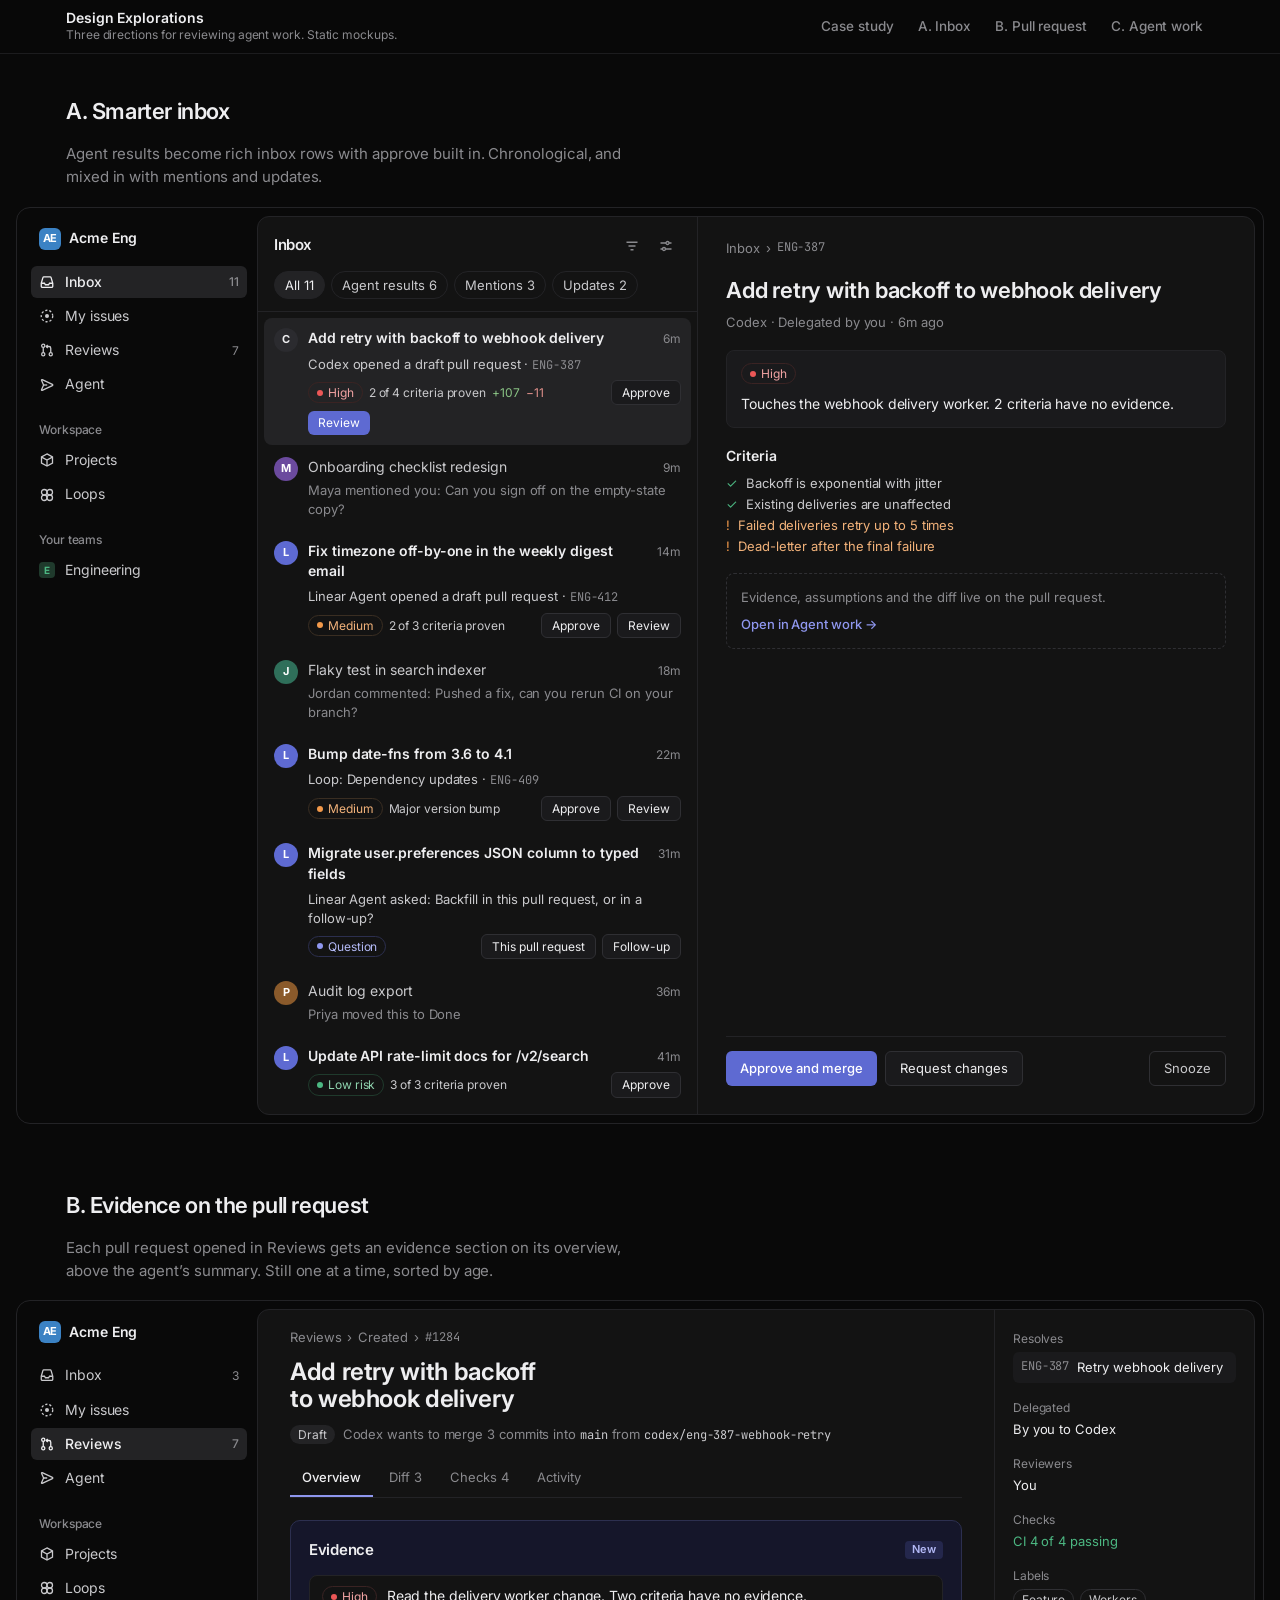
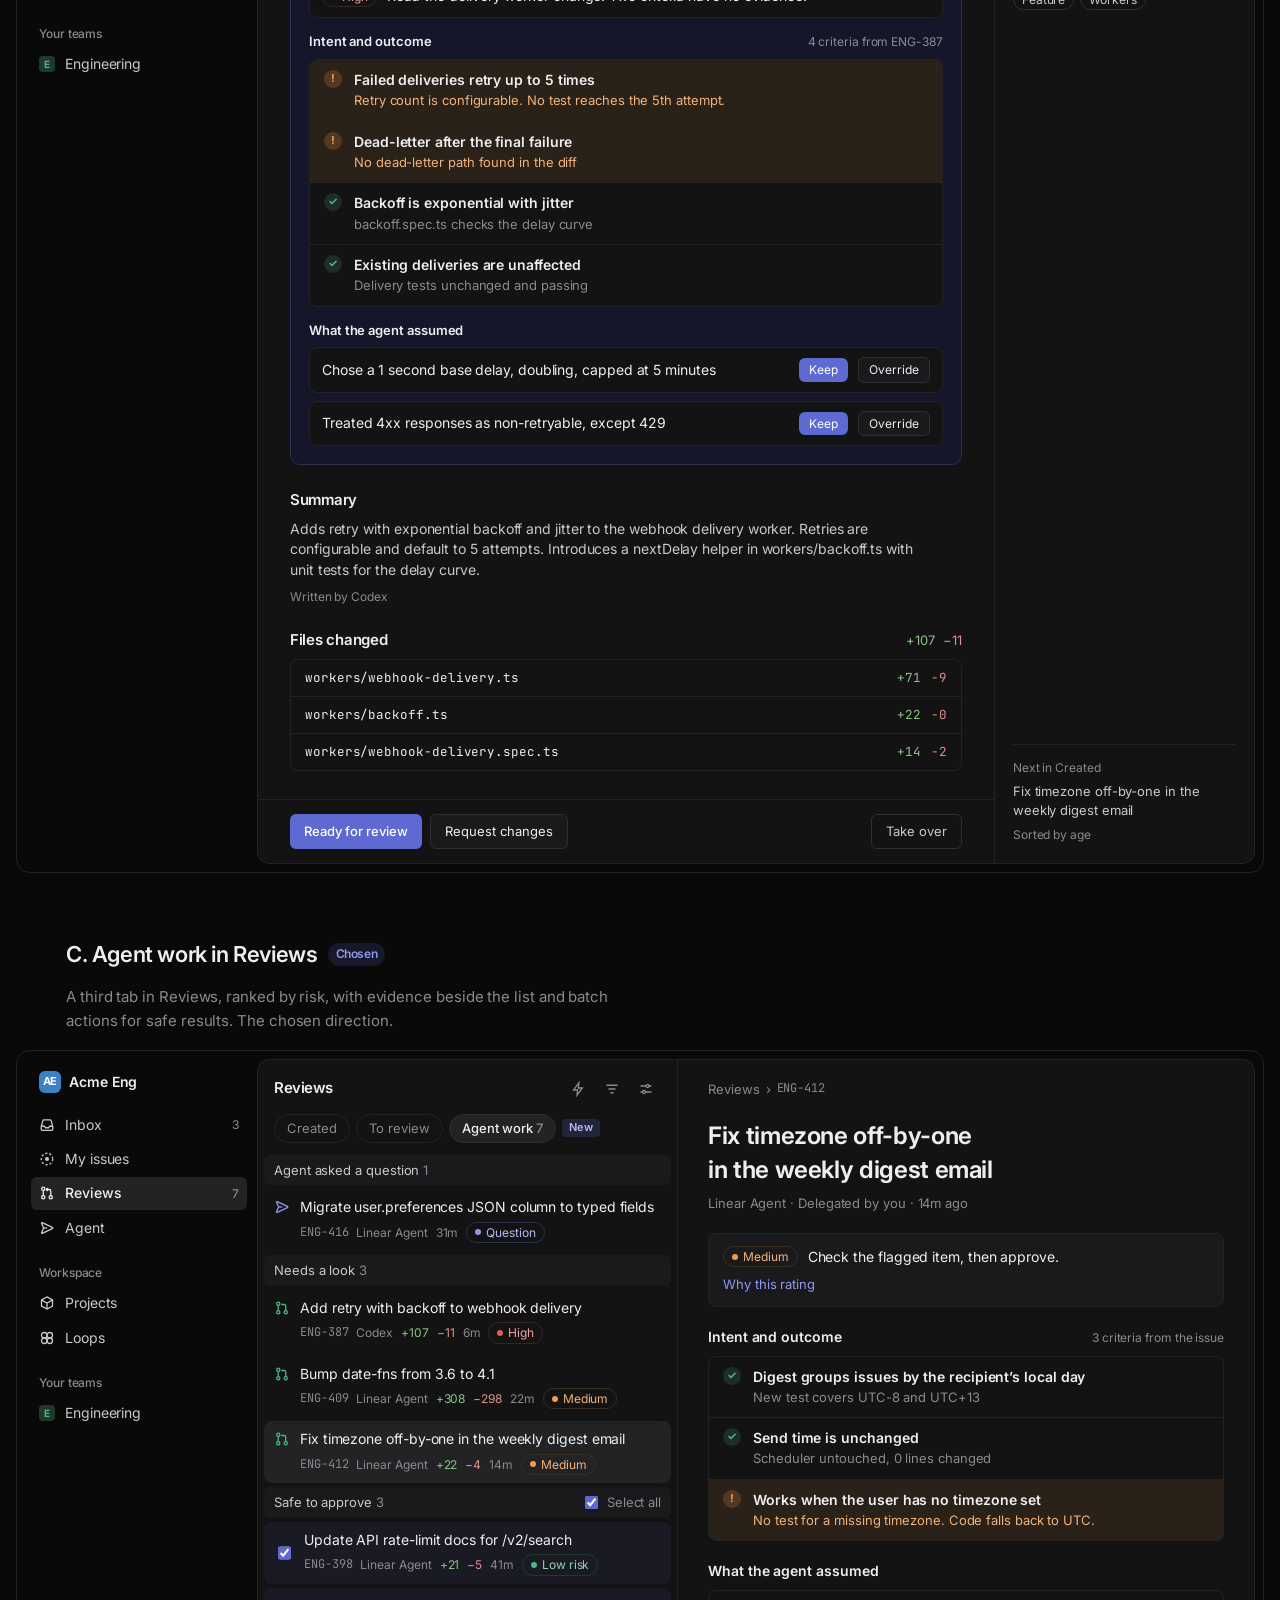
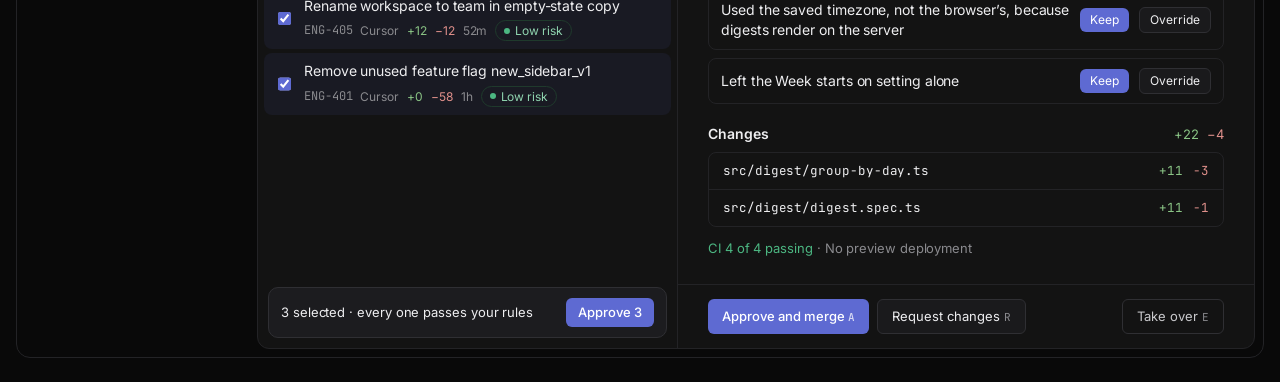
==== commit bc7c51d1: "Open explorations in a new tab Co-Authored-By: Claude Opus 5.5 <noreply@anthropic.com> Claude-Sessio" ====
--- a/explorations.html
+++ b/explorations.html
@@ -24,7 +24,7 @@
   <div class="wrap topin">
     <div class="brand"><div><b>Design Explorations</b><small>Three directions for reviewing agent work. Static mockups.</small></div></div>
     <nav class="tabs" aria-label="Explorations">
-      <a href="index.html#explore">← Case study</a><a href="#a">A. Inbox</a><a href="#b">B. Pull request</a><a href="#c">C. Agent work</a>
+      <a href="index.html#explore">Case study</a><a href="#a">A. Inbox</a><a href="#b">B. Pull request</a><a href="#c">C. Agent work</a>
     </nav>
   </div>
 </header>
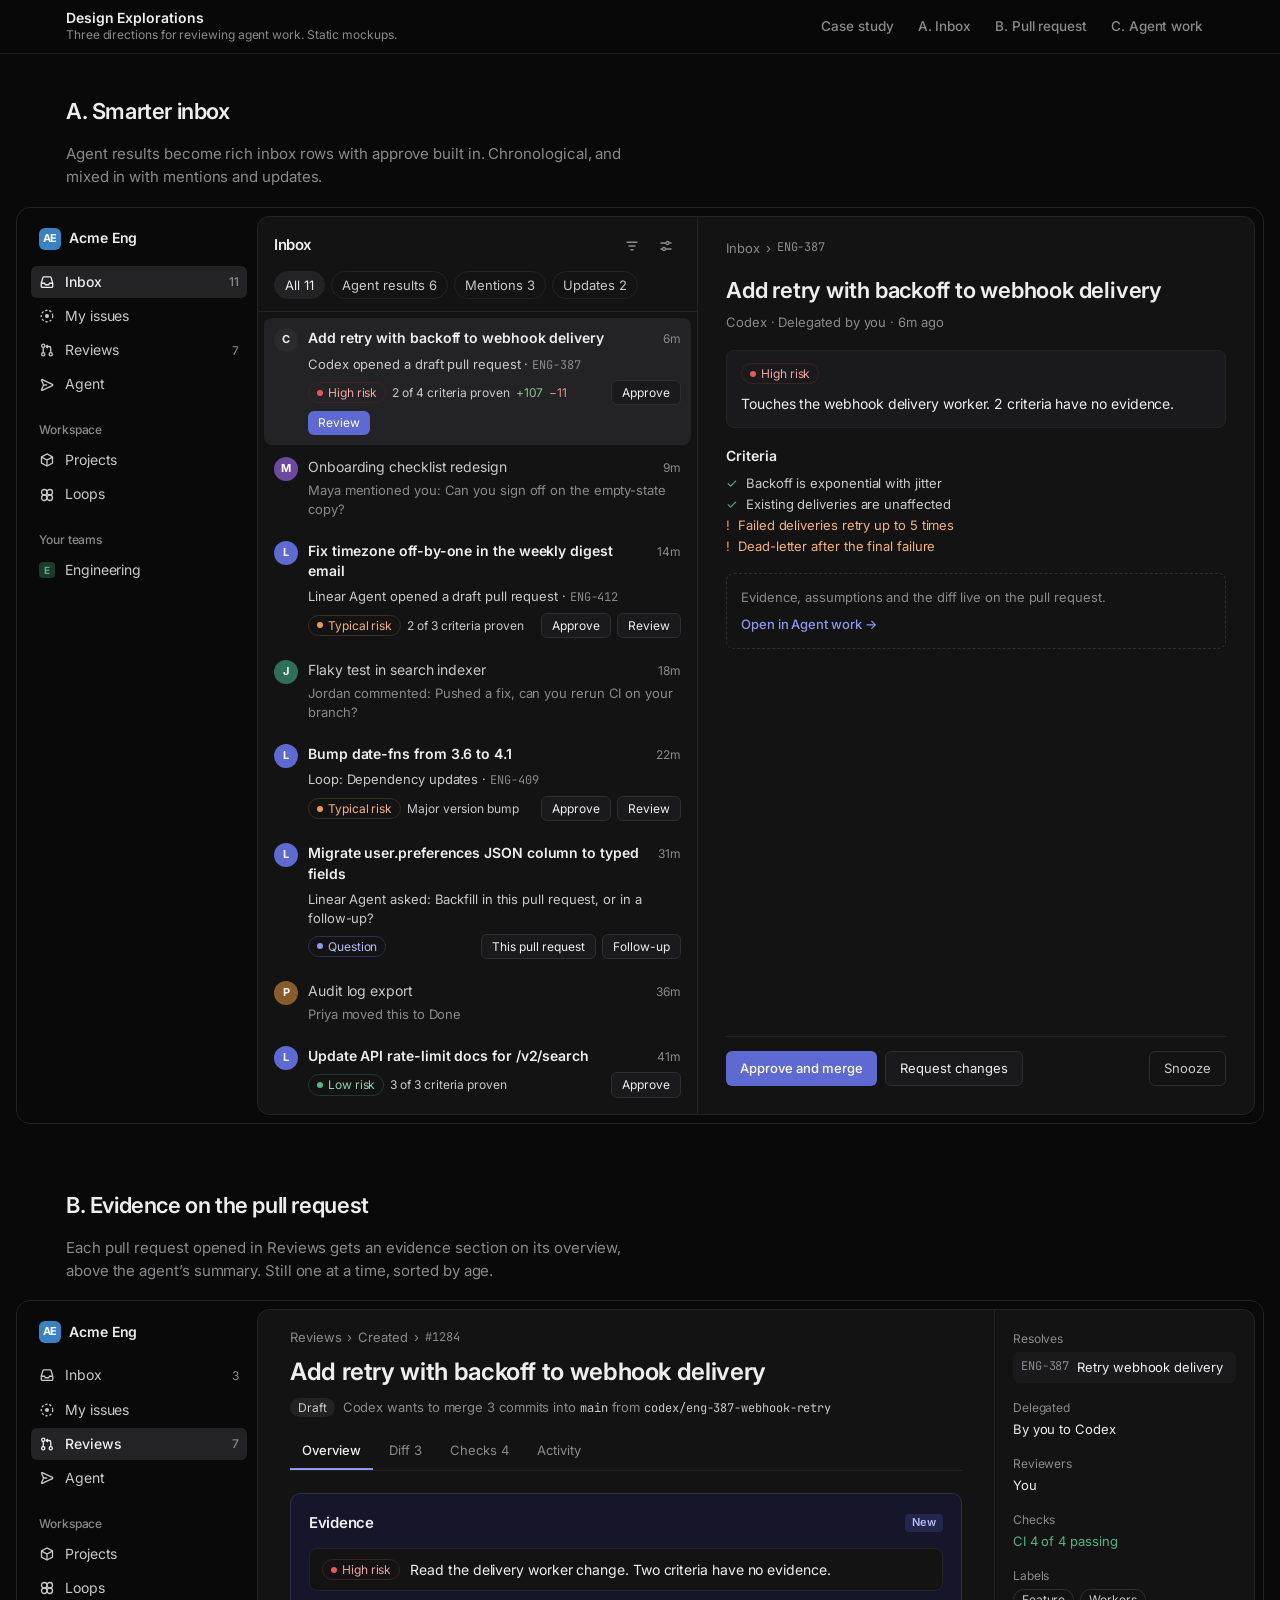
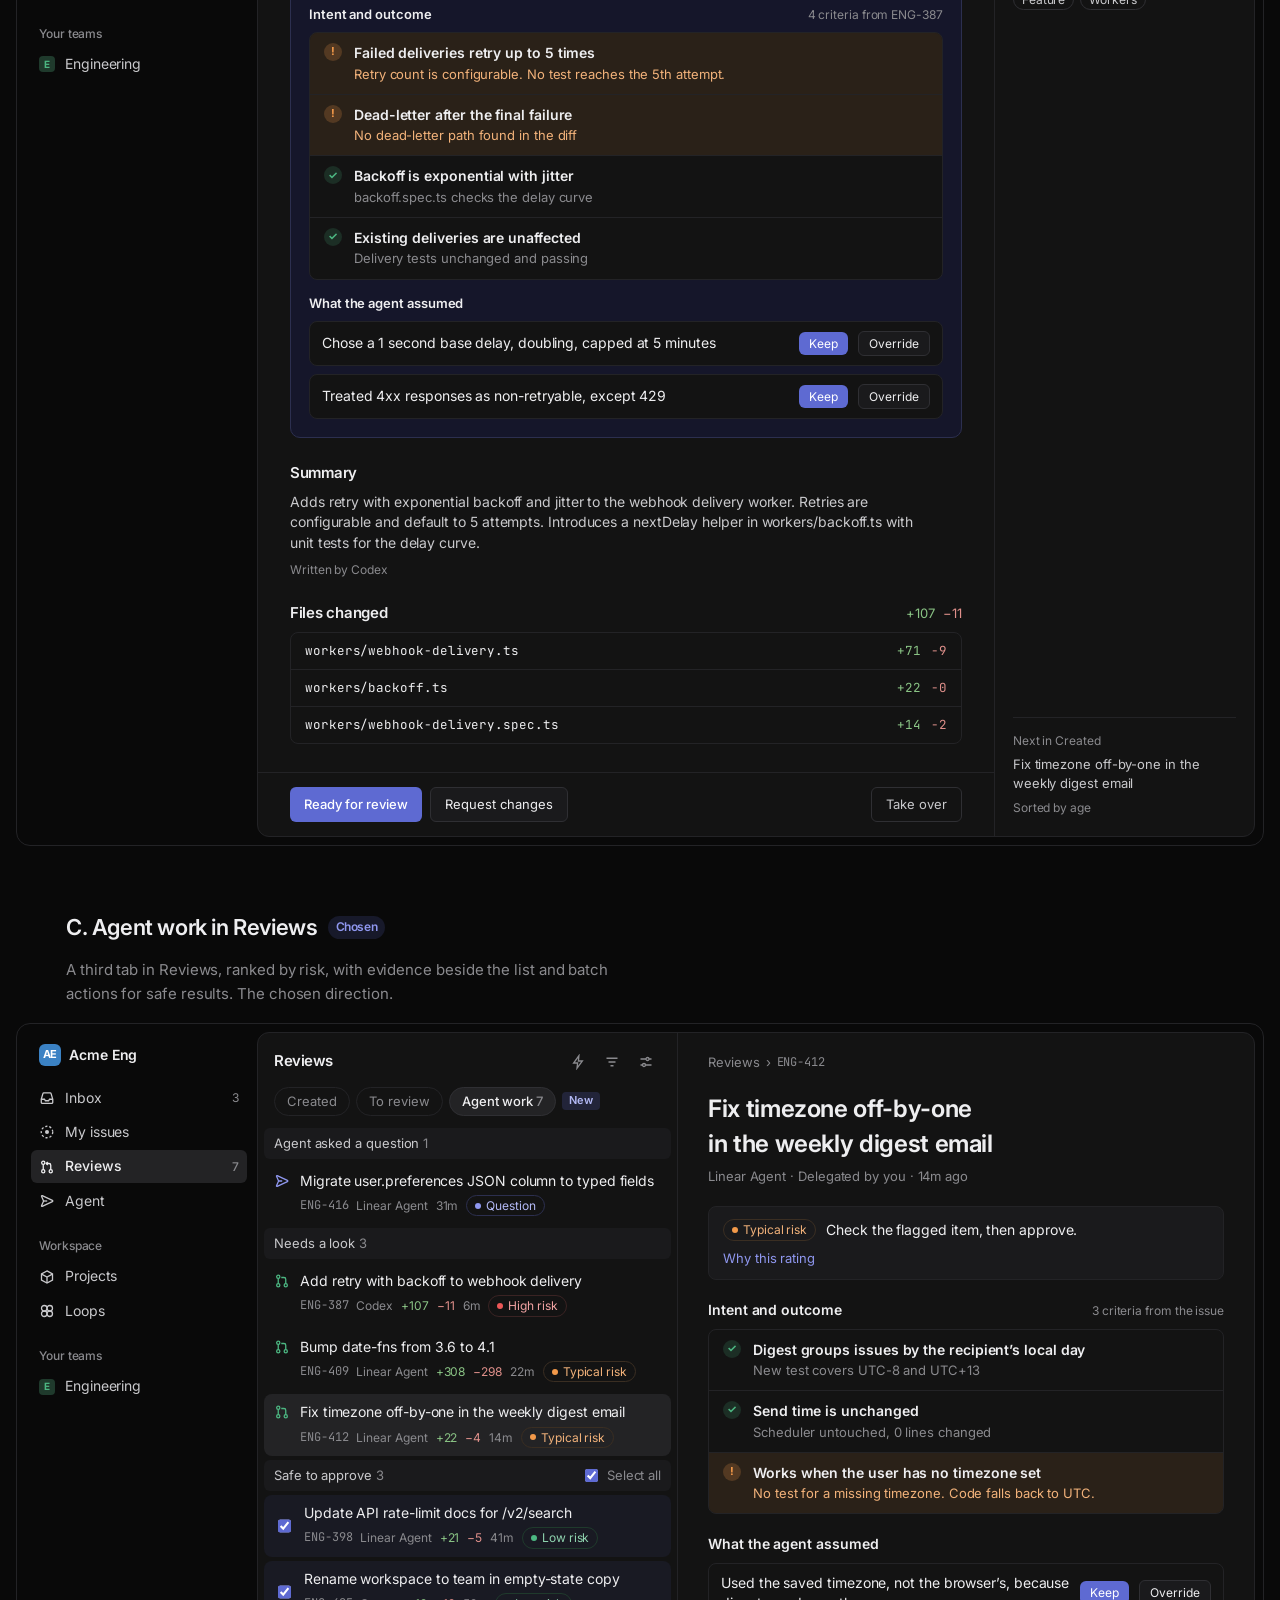
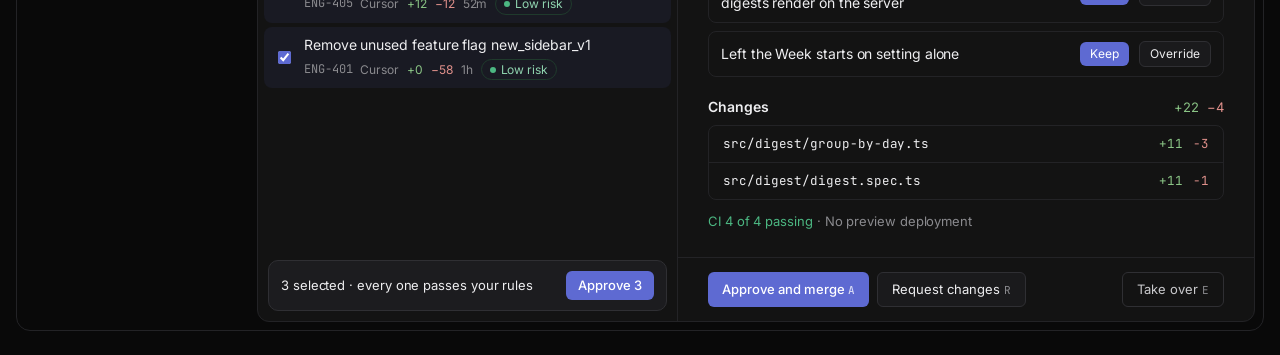
==== commit f3817a12: "Fix inconsistencies across the case study and update the AI process tab - Explorations page uses Lin" ====
--- a/explorations.html
+++ b/explorations.html
@@ -96,7 +96,7 @@
             <div style="display: flex; gap: 8px; align-items: baseline"><b style="flex-grow: 1; font-weight: 600">Add retry with backoff to webhook delivery</b><span style="color: #8a8a8e; font-size: 12px">6m</span></div>
             <p style="margin: 0; color: #c9c9cc; font-size: 13px">Codex opened a draft pull request · <span style="font-family: 'JetBrains Mono', monospace; font-size: 12px; color: #8a8a8e">ENG-387</span></p>
             <div style="display: flex; flex-wrap: wrap; align-items: center; gap: 6px">
-              <span style="display: inline-flex; align-items: center; gap: 5px; padding: 1px 8px; border-radius: 999px; border: 1px solid #3a2323; color: #f1a3a3; font-size: 12px"><span style="width: 6px; height: 6px; border-radius: 50%; background: #eb5757"></span>High</span>
+              <span style="display: inline-flex; align-items: center; gap: 5px; padding: 1px 8px; border-radius: 999px; border: 1px solid #3a2323; color: #f1a3a3; font-size: 12px"><span style="width: 6px; height: 6px; border-radius: 50%; background: #eb5757"></span>High risk</span>
               <span style="font-size: 12px; color: #c9c9cc">2 of 4 criteria proven</span>
               <span style="font-size: 12px; color: #8ac485">+107</span><span style="font-size: 12px; color: #e0908b">−11</span>
               <span style="flex-grow: 1"></span>
@@ -118,7 +118,7 @@
             <div style="display: flex; gap: 8px; align-items: baseline"><b style="flex-grow: 1; font-weight: 600">Fix timezone off-by-one in the weekly digest email</b><span style="color: #8a8a8e; font-size: 12px">14m</span></div>
             <p style="margin: 0; color: #c9c9cc; font-size: 13px">Linear Agent opened a draft pull request · <span style="font-family: 'JetBrains Mono', monospace; font-size: 12px; color: #8a8a8e">ENG-412</span></p>
             <div style="display: flex; flex-wrap: wrap; align-items: center; gap: 6px">
-              <span style="display: inline-flex; align-items: center; gap: 5px; padding: 1px 8px; border-radius: 999px; border: 1px solid #3a2e22; color: #f2b27a; font-size: 12px"><span style="width: 6px; height: 6px; border-radius: 50%; background: #f2994a"></span>Medium</span>
+              <span style="display: inline-flex; align-items: center; gap: 5px; padding: 1px 8px; border-radius: 999px; border: 1px solid #3a2e22; color: #f2b27a; font-size: 12px"><span style="width: 6px; height: 6px; border-radius: 50%; background: #f2994a"></span>Typical risk</span>
               <span style="font-size: 12px; color: #c9c9cc">2 of 3 criteria proven</span>
               <span style="flex-grow: 1"></span>
               <button type="button" style="padding: 3px 10px; border-radius: 6px; border: 1px solid #2f2f33; background: #1a1a1c; color: #eeeef0; font-size: 12px">Approve</button>
@@ -139,7 +139,7 @@
             <div style="display: flex; gap: 8px; align-items: baseline"><b style="flex-grow: 1; font-weight: 600">Bump date-fns from 3.6 to 4.1</b><span style="color: #8a8a8e; font-size: 12px">22m</span></div>
             <p style="margin: 0; color: #c9c9cc; font-size: 13px">Loop: Dependency updates · <span style="font-family: 'JetBrains Mono', monospace; font-size: 12px; color: #8a8a8e">ENG-409</span></p>
             <div style="display: flex; flex-wrap: wrap; align-items: center; gap: 6px">
-              <span style="display: inline-flex; align-items: center; gap: 5px; padding: 1px 8px; border-radius: 999px; border: 1px solid #3a2e22; color: #f2b27a; font-size: 12px"><span style="width: 6px; height: 6px; border-radius: 50%; background: #f2994a"></span>Medium</span>
+              <span style="display: inline-flex; align-items: center; gap: 5px; padding: 1px 8px; border-radius: 999px; border: 1px solid #3a2e22; color: #f2b27a; font-size: 12px"><span style="width: 6px; height: 6px; border-radius: 50%; background: #f2994a"></span>Typical risk</span>
               <span style="font-size: 12px; color: #c9c9cc">Major version bump</span>
               <span style="flex-grow: 1"></span>
               <button type="button" style="padding: 3px 10px; border-radius: 6px; border: 1px solid #2f2f33; background: #1a1a1c; color: #eeeef0; font-size: 12px">Approve</button>
@@ -192,7 +192,7 @@
       </div>
 
       <div style="display: flex; flex-wrap: wrap; align-items: center; gap: 10px; padding: 12px 14px; border: 1px solid #232326; border-radius: 8px; background: #1a1a1c">
-        <span style="display: inline-flex; align-items: center; gap: 5px; padding: 1px 8px; border-radius: 999px; border: 1px solid #3a2323; color: #f1a3a3; font-size: 12px"><span style="width: 6px; height: 6px; border-radius: 50%; background: #eb5757"></span>High</span>
+        <span style="display: inline-flex; align-items: center; gap: 5px; padding: 1px 8px; border-radius: 999px; border: 1px solid #3a2323; color: #f1a3a3; font-size: 12px"><span style="width: 6px; height: 6px; border-radius: 50%; background: #eb5757"></span>High risk</span>
         <span style="color: #eeeef0">Touches the webhook delivery worker. 2 criteria have no evidence.</span>
       </div>
 
@@ -295,7 +295,7 @@
           </div>
 
           <div style="display: flex; flex-wrap: wrap; align-items: center; gap: 10px; padding: 10px 12px; border-radius: 8px; background: #131313; border: 1px solid #232326">
-            <span style="display: inline-flex; align-items: center; gap: 5px; padding: 1px 8px; border-radius: 999px; border: 1px solid #3a2323; color: #f1a3a3; font-size: 12px"><span style="width: 6px; height: 6px; border-radius: 50%; background: #eb5757"></span>High</span>
+            <span style="display: inline-flex; align-items: center; gap: 5px; padding: 1px 8px; border-radius: 999px; border: 1px solid #3a2323; color: #f1a3a3; font-size: 12px"><span style="width: 6px; height: 6px; border-radius: 50%; background: #eb5757"></span>High risk</span>
             <span>Read the delivery worker change. Two criteria have no evidence.</span>
           </div>
 
@@ -467,17 +467,17 @@
         <div style="display: flex; gap: 10px; padding: 8px 10px; border-radius: 8px">
           <span style="color: #4cb782; padding-top: 2px"><svg width="16" height="16" viewBox="0 0 16 16" fill="none" stroke="currentColor" stroke-width="1.3" aria-hidden="true"><circle cx="4.25" cy="3.75" r="1.6"></circle><circle cx="4.25" cy="12.25" r="1.6"></circle><circle cx="11.75" cy="12.25" r="1.6"></circle><path d="M4.25 5.35v5.3M11.75 10.65V6.25a1.75 1.75 0 0 0-1.75-1.75H7.25"></path></svg></span>
           <div style="min-width: 0; display: flex; flex-direction: column; gap: 4px"><span>Add retry with backoff to webhook delivery</span>
-            <span style="display: flex; flex-wrap: wrap; align-items: center; gap: 8px; font-size: 12px; color: #8a8a8e"><span style="font-family: 'JetBrains Mono', monospace">ENG-387</span>Codex<span style="color: #8ac485">+107</span><span style="color: #e0908b">−11</span><span>6m</span><span style="display: inline-flex; align-items: center; gap: 5px; padding: 1px 8px; border-radius: 999px; border: 1px solid #3a2323; color: #f1a3a3"><span style="width: 6px; height: 6px; border-radius: 50%; background: #eb5757"></span>High</span></span></div>
+            <span style="display: flex; flex-wrap: wrap; align-items: center; gap: 8px; font-size: 12px; color: #8a8a8e"><span style="font-family: 'JetBrains Mono', monospace">ENG-387</span>Codex<span style="color: #8ac485">+107</span><span style="color: #e0908b">−11</span><span>6m</span><span style="display: inline-flex; align-items: center; gap: 5px; padding: 1px 8px; border-radius: 999px; border: 1px solid #3a2323; color: #f1a3a3"><span style="width: 6px; height: 6px; border-radius: 50%; background: #eb5757"></span>High risk</span></span></div>
         </div>
         <div style="display: flex; gap: 10px; padding: 8px 10px; border-radius: 8px">
           <span style="color: #4cb782; padding-top: 2px"><svg width="16" height="16" viewBox="0 0 16 16" fill="none" stroke="currentColor" stroke-width="1.3" aria-hidden="true"><circle cx="4.25" cy="3.75" r="1.6"></circle><circle cx="4.25" cy="12.25" r="1.6"></circle><circle cx="11.75" cy="12.25" r="1.6"></circle><path d="M4.25 5.35v5.3M11.75 10.65V6.25a1.75 1.75 0 0 0-1.75-1.75H7.25"></path></svg></span>
           <div style="min-width: 0; display: flex; flex-direction: column; gap: 4px"><span>Bump date-fns from 3.6 to 4.1</span>
-            <span style="display: flex; flex-wrap: wrap; align-items: center; gap: 8px; font-size: 12px; color: #8a8a8e"><span style="font-family: 'JetBrains Mono', monospace">ENG-409</span>Linear Agent<span style="color: #8ac485">+308</span><span style="color: #e0908b">−298</span><span>22m</span><span style="display: inline-flex; align-items: center; gap: 5px; padding: 1px 8px; border-radius: 999px; border: 1px solid #3a2e22; color: #f2b27a"><span style="width: 6px; height: 6px; border-radius: 50%; background: #f2994a"></span>Medium</span></span></div>
+            <span style="display: flex; flex-wrap: wrap; align-items: center; gap: 8px; font-size: 12px; color: #8a8a8e"><span style="font-family: 'JetBrains Mono', monospace">ENG-409</span>Linear Agent<span style="color: #8ac485">+308</span><span style="color: #e0908b">−298</span><span>22m</span><span style="display: inline-flex; align-items: center; gap: 5px; padding: 1px 8px; border-radius: 999px; border: 1px solid #3a2e22; color: #f2b27a"><span style="width: 6px; height: 6px; border-radius: 50%; background: #f2994a"></span>Typical risk</span></span></div>
         </div>
         <div style="display: flex; gap: 10px; padding: 8px 10px; border-radius: 8px; background: #232325">
           <span style="color: #4cb782; padding-top: 2px"><svg width="16" height="16" viewBox="0 0 16 16" fill="none" stroke="currentColor" stroke-width="1.3" aria-hidden="true"><circle cx="4.25" cy="3.75" r="1.6"></circle><circle cx="4.25" cy="12.25" r="1.6"></circle><circle cx="11.75" cy="12.25" r="1.6"></circle><path d="M4.25 5.35v5.3M11.75 10.65V6.25a1.75 1.75 0 0 0-1.75-1.75H7.25"></path></svg></span>
           <div style="min-width: 0; display: flex; flex-direction: column; gap: 4px"><span>Fix timezone off-by-one in the weekly digest email</span>
-            <span style="display: flex; flex-wrap: wrap; align-items: center; gap: 8px; font-size: 12px; color: #8a8a8e"><span style="font-family: 'JetBrains Mono', monospace">ENG-412</span>Linear Agent<span style="color: #8ac485">+22</span><span style="color: #e0908b">−4</span><span>14m</span><span style="display: inline-flex; align-items: center; gap: 5px; padding: 1px 8px; border-radius: 999px; border: 1px solid #3a2e22; color: #f2b27a"><span style="width: 6px; height: 6px; border-radius: 50%; background: #f2994a"></span>Medium</span></span></div>
+            <span style="display: flex; flex-wrap: wrap; align-items: center; gap: 8px; font-size: 12px; color: #8a8a8e"><span style="font-family: 'JetBrains Mono', monospace">ENG-412</span>Linear Agent<span style="color: #8ac485">+22</span><span style="color: #e0908b">−4</span><span>14m</span><span style="display: inline-flex; align-items: center; gap: 5px; padding: 1px 8px; border-radius: 999px; border: 1px solid #3a2e22; color: #f2b27a"><span style="width: 6px; height: 6px; border-radius: 50%; background: #f2994a"></span>Typical risk</span></span></div>
         </div>
 
         <div style="display: flex; align-items: center; gap: 8px; padding: 6px 10px; border-radius: 6px; background: #1a1a1c; color: #c9c9cc; font-size: 13px"><span style="flex-grow: 1">Safe to approve <span style="color: #8a8a8e">3</span></span><label style="display: flex; align-items: center; gap: 6px; color: #8a8a8e"><input type="checkbox" checked="checked" style="accent-color: #5e6ad2">Select all</label></div>
@@ -514,7 +514,7 @@
 
         <div style="display: flex; flex-direction: column; gap: 8px; padding: 12px 14px; border: 1px solid #232326; border-radius: 8px; background: #1a1a1c">
           <div style="display: flex; flex-wrap: wrap; align-items: center; gap: 10px">
-            <span style="display: inline-flex; align-items: center; gap: 5px; padding: 1px 8px; border-radius: 999px; border: 1px solid #3a2e22; color: #f2b27a; font-size: 12px"><span style="width: 6px; height: 6px; border-radius: 50%; background: #f2994a"></span>Medium</span>
+            <span style="display: inline-flex; align-items: center; gap: 5px; padding: 1px 8px; border-radius: 999px; border: 1px solid #3a2e22; color: #f2b27a; font-size: 12px"><span style="width: 6px; height: 6px; border-radius: 50%; background: #f2994a"></span>Typical risk</span>
             <span>Check the flagged item, then approve.</span>
           </div>
           <a href="#" style="color: #8f97ef; font-size: 13px; text-decoration: none">Why this rating</a>
--- a/styles.css
+++ b/styles.css
@@ -43,19 +43,19 @@
 .tabs a[aria-current="page"]{background:var(--accent-soft);color:var(--accent)}
 .view{padding-block:36px 72px}
 .eyebrow{font-family:var(--mono);font-size:12px;letter-spacing:.06em;text-transform:uppercase;color:var(--muted);margin-bottom:14px}
-h1{font-size:clamp(26px,4.2vw,42px);line-height:1.12;letter-spacing:-.02em;font-weight:650;max-width:22ch;text-wrap:balance}
-h1.wide{max-width:26ch}
+h1{font-size:clamp(26px,4.2vw,42px);line-height:1.12;letter-spacing:-.02em;font-weight:650;max-width:none;text-wrap:pretty}
+h1.wide{max-width:none}
 h2{font-size:22px;letter-spacing:-.01em;font-weight:620;margin-bottom:14px;text-wrap:balance}
 h3{font-size:16px;font-weight:600;margin-bottom:6px}
-.lede{font-size:18px;color:var(--muted);max-width:62ch;margin-top:18px;line-height:1.55}
+.lede{font-size:18px;color:var(--muted);max-width:none;margin-top:18px;line-height:1.55}
 .sec{margin-top:52px}
-.sec>p{max-width:66ch;color:var(--muted)}
+.sec>p{max-width:none;color:var(--muted)}
 .grid2{display:grid;grid-template-columns:repeat(auto-fit,minmax(300px,1fr));gap:14px}
 .grid3{display:grid;grid-template-columns:repeat(auto-fit,minmax(260px,1fr));gap:14px}
 .card{background:var(--surface);border:1px solid var(--line);border-radius:var(--r);padding:18px;min-width:0}
 .card p{color:var(--muted);font-size:14.5px}
 .card .n{font-family:var(--mono);font-size:12px;color:var(--accent);margin-bottom:8px;display:block}
-.facts li{display:flex;gap:12px;padding:11px 0;border-top:1px solid var(--line);color:var(--fg);max-width:70ch}
+.facts li{display:flex;gap:12px;padding:11px 0;border-top:1px solid var(--line);color:var(--fg);max-width:none}
 .facts li:last-child{border-bottom:1px solid var(--line)}
 .facts li span{font-family:var(--mono);font-size:12px;color:var(--muted);flex:none;padding-top:3px;min-width:84px}
 .path{display:flex;flex-wrap:wrap;align-items:center;gap:8px;margin-top:10px}
@@ -63,7 +63,7 @@
 .path .ar{color:var(--muted)}
 .path.good .st{border-color:var(--accent);background:var(--accent-soft);color:var(--accent);font-weight:500}
 .plabel{font-family:var(--mono);font-size:12px;color:var(--muted);margin-top:18px}
-.note{font-size:13px;color:var(--muted);margin-top:10px;max-width:70ch}
+.note{font-size:13px;color:var(--muted);margin-top:10px;max-width:none}
 .src{margin-top:40px;font-size:13px;color:var(--muted)}
 .src li{padding:2px 0;overflow-wrap:anywhere}
 /* explorations */
@@ -294,6 +294,10 @@
 @media (max-width:980px){.app{padding:8px}.ls{border-radius:8px 8px 0 0;border-right:1px solid var(--line-soft)}.dt{border-left:1px solid var(--line-soft);border-top:0;border-radius:0 0 8px 8px}}
 @media (prefers-reduced-motion:no-preference){.rowwrap{transition:background .12s}.toast{animation:up .18s ease-out}@keyframes up{from{opacity:0;transform:translate(-50%,8px)}}}
 
+/* ---------- evidence screenshot (case study) ---------- */
+.evid{margin:20px 0 18px}
+.evid img{display:block;width:100%;height:auto;border:1px solid var(--line);border-radius:12px}
+
 /* ---------- prototype launcher (case study) ---------- */
 .launch{display:flex;flex-wrap:wrap;align-items:center;gap:10px 16px;margin-top:24px}
 .btn.lg{height:38px;padding:8px 16px;font-size:14px;text-decoration:none}
@@ -404,3 +408,74 @@
 .sbf .acts{align-items:center}
 .lmark{width:18px;height:18px;color:var(--muted);margin-right:4px}
 .nv.team{justify-content:flex-start}
+
+/* ---------- details pane, laid out like Linear's pull request view ---------- */
+.dt{container-type:inline-size;container-name:dt}
+.dtop{position:sticky;top:0;z-index:3;background:var(--surface);border-bottom:1px solid var(--line-soft)}
+.dr1{display:flex;align-items:center;gap:6px;height:44px;padding:0 12px 0 18px;min-width:0}
+.dr1 .bc{display:flex;align-items:center;gap:7px;min-width:0;color:var(--muted);font-size:13px}
+.dr1 .bc b{color:var(--fg);font-weight:500;white-space:nowrap;overflow:hidden;text-overflow:ellipsis;min-width:0}
+.dr1 .bc .sep{color:var(--faint)}
+.dr1 .bc .ico.fa{color:var(--muted);flex:none}
+.dr1 .bc .da,.dr1 .bc .dd{flex:none}
+.dr1 .sp,.dr2 .sp{flex:1}
+.dr1 .ref{display:inline-flex;align-items:center;gap:6px;font-family:var(--mono);font-size:11.5px;color:var(--muted);white-space:nowrap}
+.dr1 .ib{width:28px;height:28px;display:grid;place-items:center;color:var(--muted);flex:none}
+.dr2{display:flex;align-items:center;gap:8px;padding:0 14px 10px 14px;flex-wrap:wrap}
+.dr2 .btn .ico{width:14px;height:14px}
+.seg.vt .tb[disabled]{opacity:.4;cursor:default}
+.iss{display:inline-flex;align-items:center;gap:5px;color:var(--fg-2);font-family:var(--mono);font-size:12px}
+.iss .ico{width:13px;height:13px;color:var(--warn)}
+.dwrap{display:grid;grid-template-columns:minmax(0,1fr) 220px;gap:34px;padding:26px 28px 40px;align-items:start}
+@container dt (max-width:720px){.dwrap{grid-template-columns:minmax(0,1fr);gap:26px}}
+.dmain{display:grid;gap:24px;min-width:0}
+.dhead h1{font-size:24px;line-height:1.25;font-weight:600;letter-spacing:-.02em;margin-bottom:8px;max-width:none}
+.dhead .m{display:flex;flex-wrap:wrap;align-items:center;gap:4px 10px;color:var(--muted);font-size:13px}
+.dhead .m .who{color:var(--fg)}
+.dsec h2{font-size:15px;font-weight:600;margin:0 0 10px;display:flex;align-items:center;gap:8px;letter-spacing:-.01em}
+.dsec h2 .hm{margin-left:auto;color:var(--muted);font-size:12.5px;font-weight:500}
+.nw{font-size:10.5px;font-weight:500;color:var(--accent);background:var(--accent-soft);border-radius:4px;padding:0 5px;line-height:16px;letter-spacing:0}
+.mut{color:var(--muted)}
+.dside{display:grid;gap:18px;font-size:13px;position:sticky;top:110px}
+.sf{display:grid;gap:7px}
+.sl{color:var(--muted);font-size:12.5px;display:flex;align-items:center;gap:6px}
+.sl .tot{margin-left:auto}
+.sv{display:flex;align-items:center;flex-wrap:wrap;gap:6px 8px;color:var(--fg)}
+.sv .ico{width:15px;height:15px}
+.sv .mut{display:inline-flex;align-items:center;gap:6px}
+.sv .stack{display:grid;gap:3px}
+.okc{color:var(--ok)} .wrc{color:var(--warn)} .agc{color:var(--accent)} .drc{color:var(--faint)}
+.fg{display:flex;align-items:center;gap:6px;width:100%;border:0;background:transparent;border-radius:6px;padding:4px 6px;margin:0 -6px;color:var(--fg);font-size:13px;text-align:left}
+.fg:hover{background:var(--hover)}
+.fg b{font-weight:500}
+.fg em{font-style:normal;color:var(--muted)}
+.fg .car{border:3.5px solid transparent;border-left:4px solid var(--muted);margin-left:2px}
+.fg .car.open{border-left-color:transparent;border-top:4px solid var(--muted);border-bottom:0;margin-top:3px}
+.fl{display:grid;gap:2px;padding:2px 0 6px 14px}
+.fl li{display:flex;align-items:center;gap:6px;font-size:12.5px;min-width:0}
+.fl li .ico{width:12px;height:12px;color:var(--muted);flex:none}
+.fl li em{font-style:normal;color:var(--muted);white-space:nowrap;overflow:hidden;text-overflow:ellipsis}
+.files .nd{font-style:normal;color:var(--faint);font-size:12px;font-family:var(--font)}
+.cmp{display:grid;gap:10px;border:1px solid rgba(94,106,210,.45);background:var(--accent-soft);border-radius:var(--r);padding:12px}
+.cmp textarea{width:100%;font:inherit;border:1px solid var(--line);border-radius:6px;padding:8px 10px;background:var(--surface-2);color:var(--fg);min-height:70px;resize:vertical}
+.cmp .r{display:flex;gap:8px}
+.iss{white-space:nowrap;flex:none}
+.dhead h1{text-wrap:wrap}
+@container dt (max-width:720px){
+  .dr2 .btn kbd{display:none}
+  .dr1 .ref{display:none}
+  .dr2 .btn{padding:5px 10px}
+}
+
+/* pull request description, styled like Linear's rendered markdown */
+.md{color:var(--fg);font-size:14.5px;line-height:1.65}
+.md .from{color:var(--muted);font-size:12.5px;padding-top:18px;border-top:1px solid var(--line-soft);margin-bottom:14px}
+.md h2{font-size:19px;font-weight:600;letter-spacing:-.015em;margin:0 0 10px}
+.md h3{font-size:15px;font-weight:600;margin:20px 0 8px}
+.md p{color:var(--fg-2);margin:0;max-width:72ch}
+.md ul,.md ol{padding-left:22px;display:grid;gap:6px;color:var(--fg-2);max-width:72ch}
+.md ul{list-style:disc}.md ol{list-style:decimal}
+.md li::marker{color:var(--muted)}
+.md b{color:var(--fg);font-weight:600}
+.md code{font-family:var(--mono);font-size:12.5px;background:var(--chip);border:1px solid #333336;border-radius:4px;padding:0 5px;color:var(--fg)}
+.md h2+h3{margin-top:14px}
